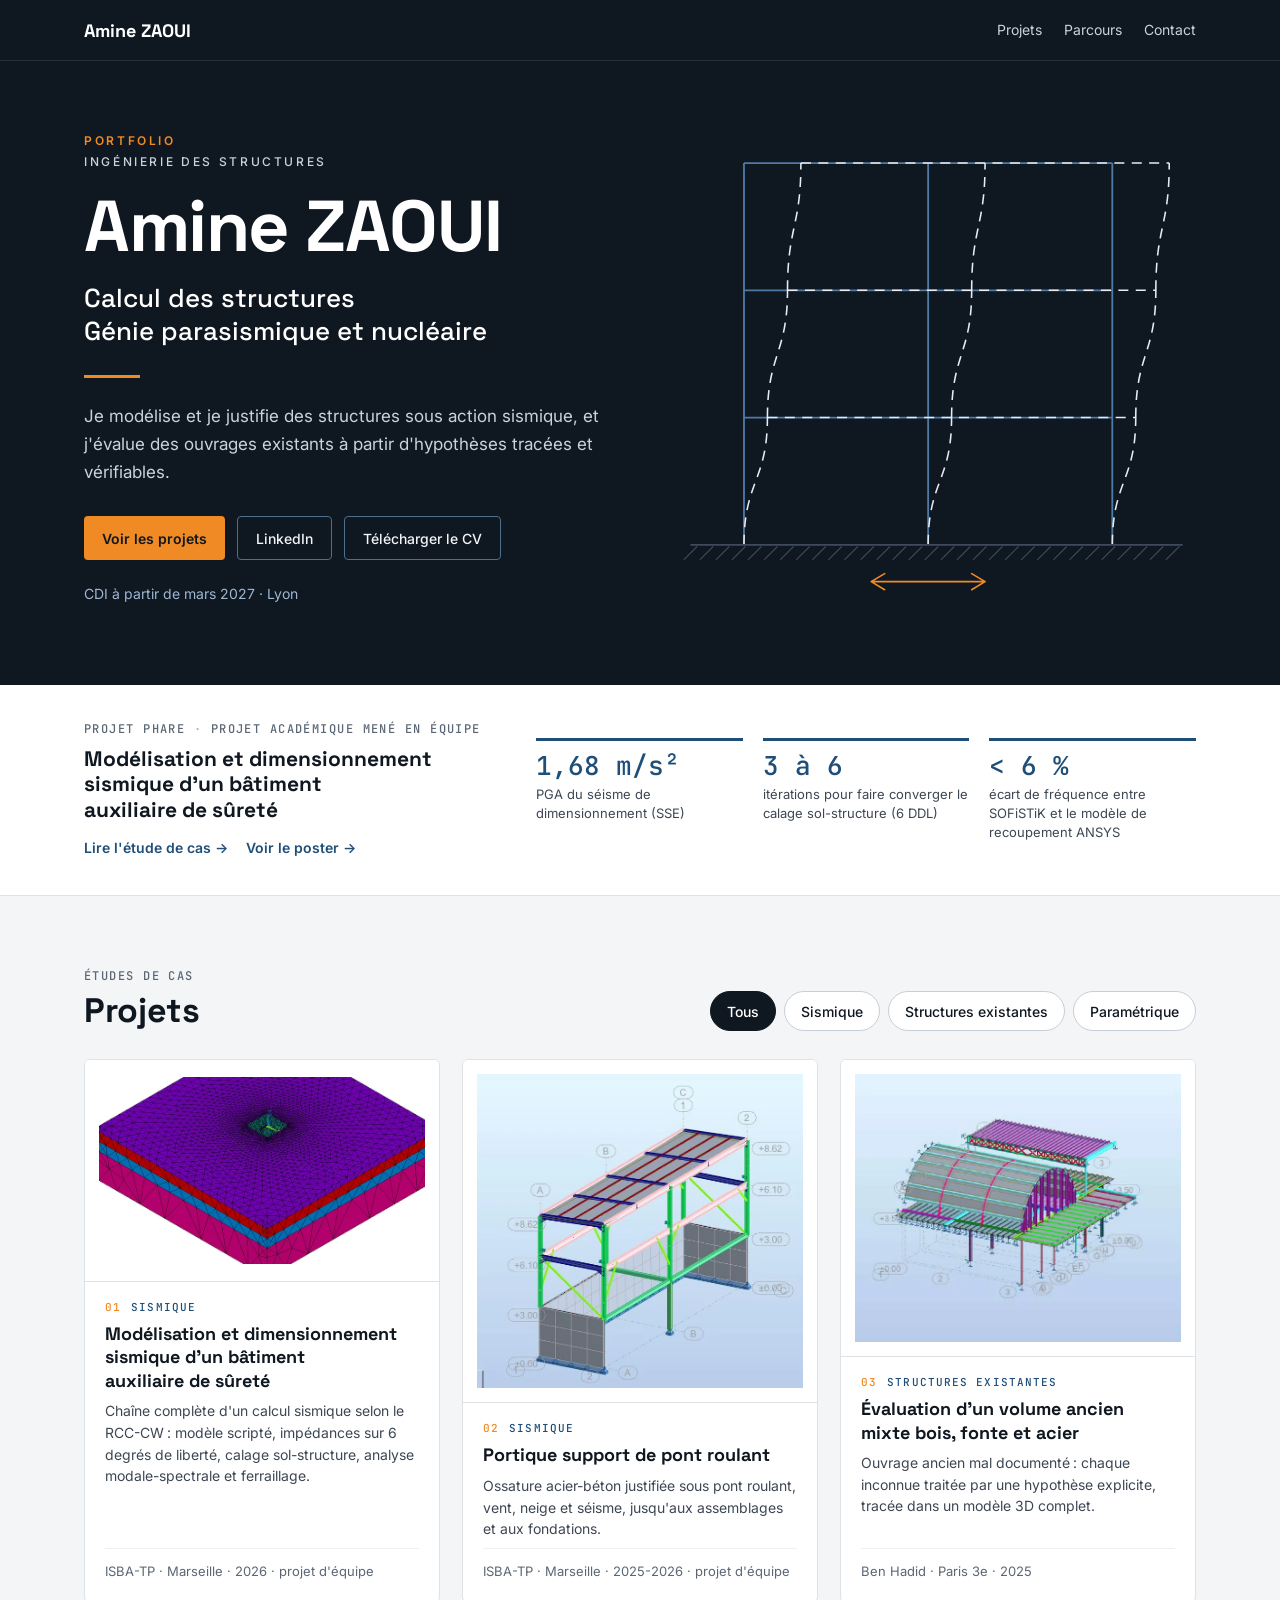
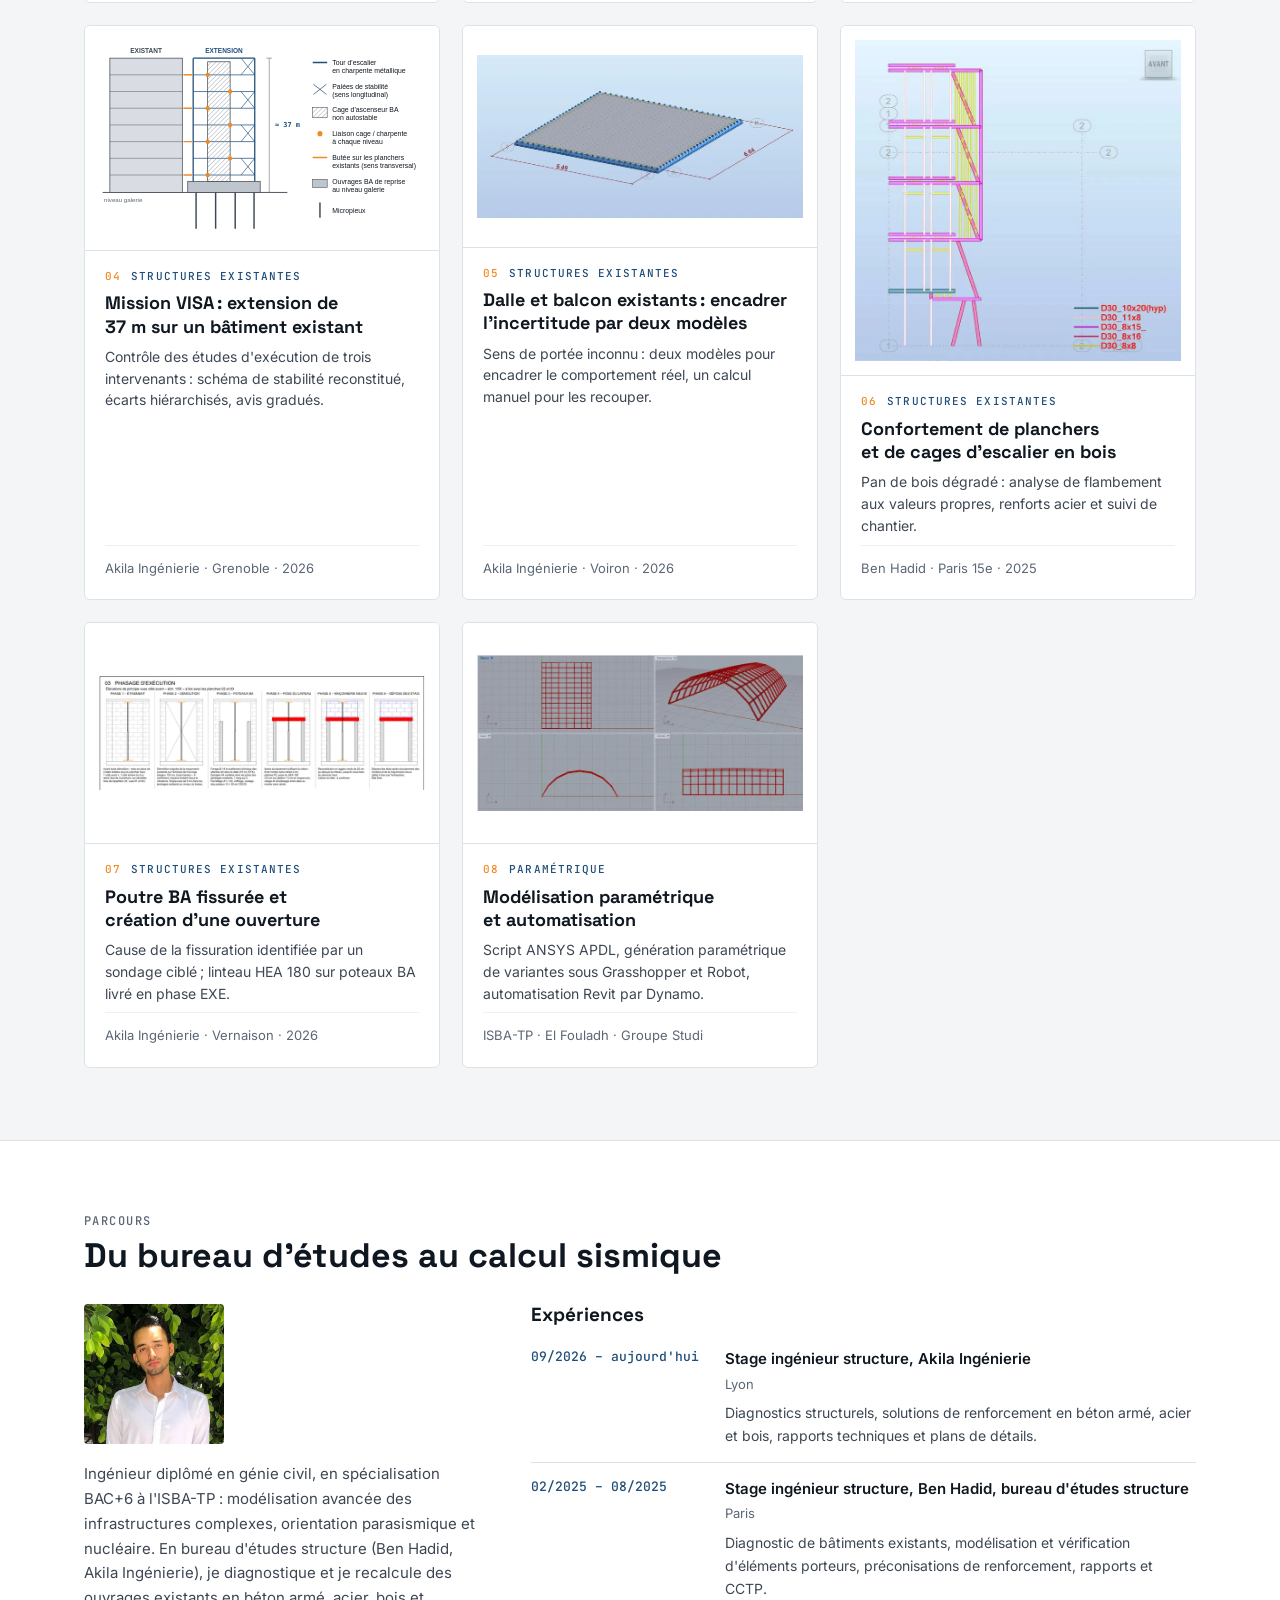
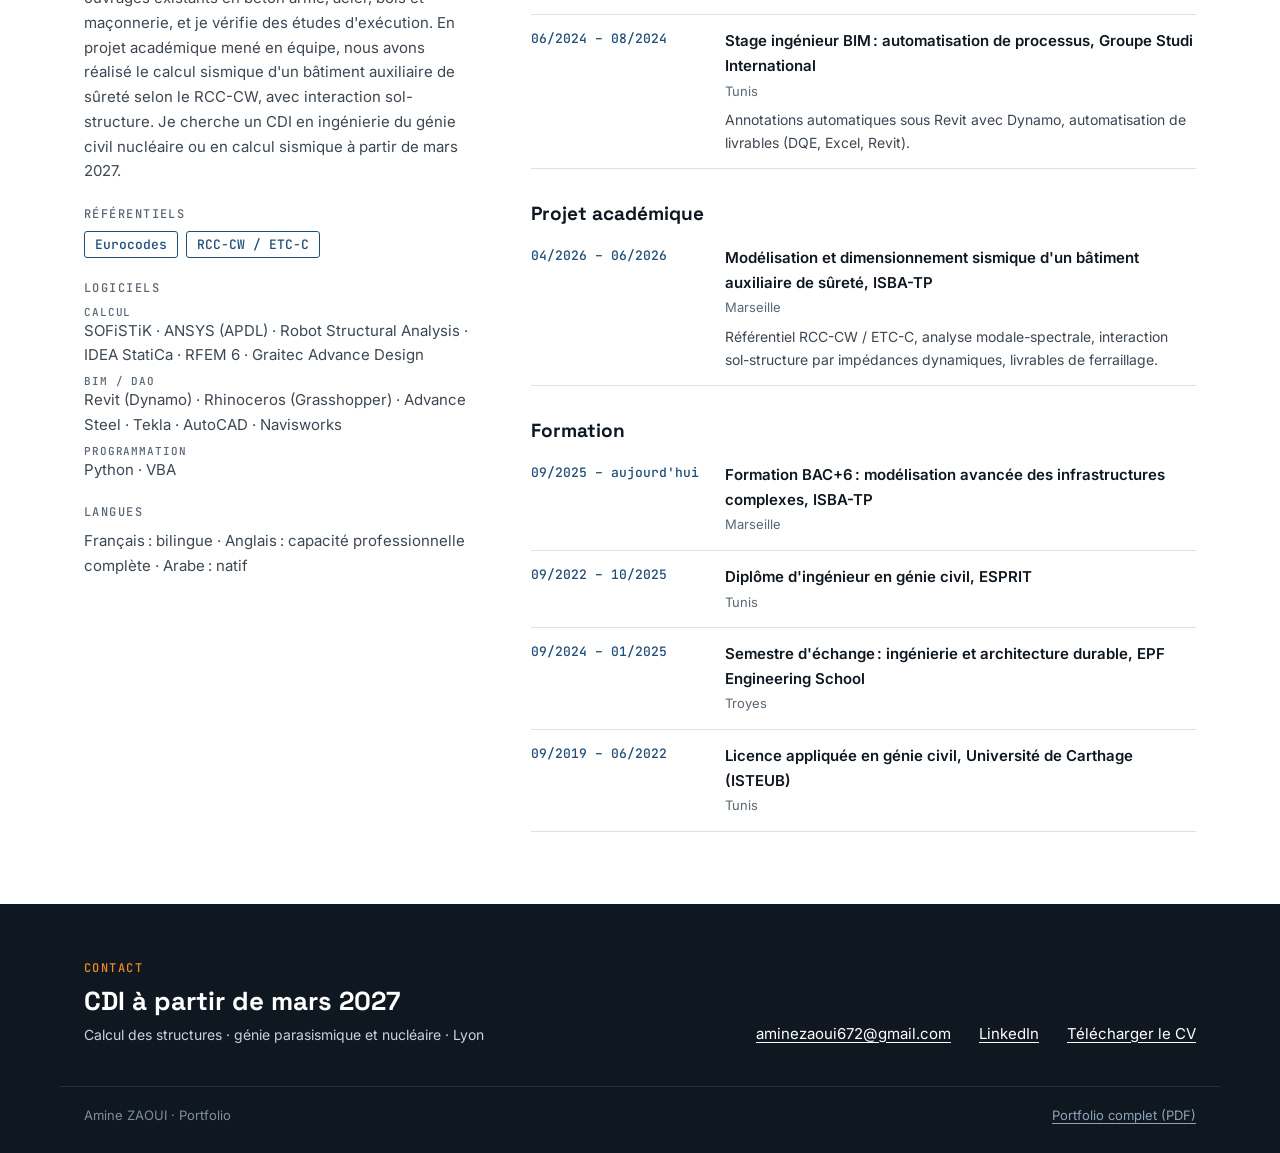
==== index.html @ f42322db "Publication du portfolio (site statique généré depuis les fiches) Co-Authored-By: Claude Opus 5.5 <n" ====
<!doctype html>
<html lang="fr">
<head>
<meta charset="utf-8">
<meta name="viewport" content="width=device-width, initial-scale=1">
<title>Amine ZAOUI · Calcul des structures, génie parasismique et nucléaire</title>
<meta name="description" content="Je modélise et je justifie des structures sous action sismique, et j&#39;évalue des ouvrages existants à partir d&#39;hypothèses tracées et vérifiables.">
<link rel="canonical" href="https://zaouimedamine0-max.github.io/">
<meta property="og:type" content="website">
<meta property="og:locale" content="fr_FR">
<meta property="og:site_name" content="Amine ZAOUI · Portfolio">
<meta property="og:title" content="Amine ZAOUI · Calcul des structures, génie parasismique et nucléaire">
<meta property="og:description" content="Je modélise et je justifie des structures sous action sismique, et j&#39;évalue des ouvrages existants à partir d&#39;hypothèses tracées et vérifiables.">
<meta property="og:url" content="https://zaouimedamine0-max.github.io/">
<meta property="og:image" content="https://zaouimedamine0-max.github.io/og/accueil.jpg">
<meta property="og:image:width" content="1200">
<meta property="og:image:height" content="630">
<meta name="twitter:card" content="summary_large_image">
<link rel="icon" href="/assets/favicon.svg" type="image/svg+xml">
<link rel="preconnect" href="https://fonts.googleapis.com">
<link rel="preconnect" href="https://fonts.gstatic.com" crossorigin>
<link href="https://fonts.googleapis.com/css2?family=Inter:wght@400;500;600&family=JetBrains+Mono:wght@400;500&family=Space+Grotesk:wght@500;700&display=swap" rel="stylesheet">
<link rel="stylesheet" href="/assets/site.css">
<script src="/assets/site.js" defer></script>
</head>
<body class="home">
<a class="skip" href="#contenu">Aller au contenu</a>
<header class="topbar">
  <nav class="wrap topbar-in" aria-label="Navigation principale">
    <a class="brand" href="/">Amine ZAOUI</a>
    <div class="nav-links">
      <a href="/#projets">Projets</a>
      <a href="/#parcours">Parcours</a>
      <a href="/#contact">Contact</a>
    </div>
  </nav>
</header>
<main id="contenu">
<section class="hero">
  <div class="wrap hero-in">
    <div class="hero-text">
      <p class="hero-kicker"><span>Portfolio</span><span>Ingénierie des structures</span></p>
      <h1 class="hero-name">Amine ZAOUI</h1>
      <p class="hero-title"><span>Calcul des structures</span><span>Génie parasismique et nucléaire</span></p>
      <span class="rule" aria-hidden="true"></span>
      <p class="hero-lead">Je modélise et je justifie des structures sous action sismique, et j&#39;évalue des ouvrages existants à partir d&#39;hypothèses tracées et vérifiables.</p>
      <div class="hero-actions">
        <a class="btn btn-primary" href="#projets">Voir les projets</a>
        <a class="btn btn-ghost" href="https://www.linkedin.com/in/amine-zaoui/" rel="me noopener" target="_blank">LinkedIn</a>
        <a class="btn btn-ghost" href="/Amine_ZAOUI_CV.pdf" download>Télécharger le CV</a>
      </div>
      <p class="hero-dispo">CDI à partir de mars 2027 <span class="sep">·</span> Lyon</p>
    </div>
    <div class="hero-draw"><svg role="img" aria-label="Portique de trois niveaux et sa déformée sous séisme" xmlns="http://www.w3.org/2000/svg" viewBox="0 10 155 135" preserveAspectRatio="xMidYMid meet"><line x1="20" y1="130" x2="20" y2="16" stroke="#4F7AA6" stroke-width="0.55"/><line x1="75" y1="130" x2="75" y2="16" stroke="#4F7AA6" stroke-width="0.55"/><line x1="130" y1="130" x2="130" y2="16" stroke="#4F7AA6" stroke-width="0.55"/><line x1="20" y1="92" x2="130" y2="92" stroke="#4F7AA6" stroke-width="0.55"/><line x1="20" y1="54" x2="130" y2="54" stroke="#4F7AA6" stroke-width="0.55"/><line x1="20" y1="16" x2="130" y2="16" stroke="#4F7AA6" stroke-width="0.55"/><path d="M20 130 C20 111.0 27 111.0 27 92 M27 92 C27 73.0 33 73.0 33 54 M33 54 C33 35.0 37 35.0 37 16 M75 130 C75 111.0 82 111.0 82 92 M82 92 C82 73.0 88 73.0 88 54 M88 54 C88 35.0 92 35.0 92 16 M130 130 C130 111.0 137 111.0 137 92 M137 92 C137 73.0 143 73.0 143 54 M143 54 C143 35.0 147 35.0 147 16 M27 92 L137 92 M33 54 L143 54 M37 16 L147 16" fill="none" stroke="#E6ECF2" stroke-width="0.4675" stroke-dasharray="3 2.2"/><line x1="4" y1="130" x2="151" y2="130" stroke="#3D4B5C" stroke-width="0.55"/><line x1="6.0" y1="130.5" x2="2.0" y2="134.5" stroke="#3D4B5C" stroke-width="0.33"/><line x1="10.8" y1="130.5" x2="6.8" y2="134.5" stroke="#3D4B5C" stroke-width="0.33"/><line x1="15.6" y1="130.5" x2="11.6" y2="134.5" stroke="#3D4B5C" stroke-width="0.33"/><line x1="20.4" y1="130.5" x2="16.4" y2="134.5" stroke="#3D4B5C" stroke-width="0.33"/><line x1="25.2" y1="130.5" x2="21.2" y2="134.5" stroke="#3D4B5C" stroke-width="0.33"/><line x1="30.0" y1="130.5" x2="26.0" y2="134.5" stroke="#3D4B5C" stroke-width="0.33"/><line x1="34.8" y1="130.5" x2="30.8" y2="134.5" stroke="#3D4B5C" stroke-width="0.33"/><line x1="39.6" y1="130.5" x2="35.6" y2="134.5" stroke="#3D4B5C" stroke-width="0.33"/><line x1="44.4" y1="130.5" x2="40.4" y2="134.5" stroke="#3D4B5C" stroke-width="0.33"/><line x1="49.2" y1="130.5" x2="45.2" y2="134.5" stroke="#3D4B5C" stroke-width="0.33"/><line x1="54.0" y1="130.5" x2="50.0" y2="134.5" stroke="#3D4B5C" stroke-width="0.33"/><line x1="58.8" y1="130.5" x2="54.8" y2="134.5" stroke="#3D4B5C" stroke-width="0.33"/><line x1="63.6" y1="130.5" x2="59.6" y2="134.5" stroke="#3D4B5C" stroke-width="0.33"/><line x1="68.4" y1="130.5" x2="64.4" y2="134.5" stroke="#3D4B5C" stroke-width="0.33"/><line x1="73.2" y1="130.5" x2="69.2" y2="134.5" stroke="#3D4B5C" stroke-width="0.33"/><line x1="78.0" y1="130.5" x2="74.0" y2="134.5" stroke="#3D4B5C" stroke-width="0.33"/><line x1="82.8" y1="130.5" x2="78.8" y2="134.5" stroke="#3D4B5C" stroke-width="0.33"/><line x1="87.6" y1="130.5" x2="83.6" y2="134.5" stroke="#3D4B5C" stroke-width="0.33"/><line x1="92.4" y1="130.5" x2="88.4" y2="134.5" stroke="#3D4B5C" stroke-width="0.33"/><line x1="97.2" y1="130.5" x2="93.2" y2="134.5" stroke="#3D4B5C" stroke-width="0.33"/><line x1="102.0" y1="130.5" x2="98.0" y2="134.5" stroke="#3D4B5C" stroke-width="0.33"/><line x1="106.8" y1="130.5" x2="102.8" y2="134.5" stroke="#3D4B5C" stroke-width="0.33"/><line x1="111.6" y1="130.5" x2="107.6" y2="134.5" stroke="#3D4B5C" stroke-width="0.33"/><line x1="116.4" y1="130.5" x2="112.4" y2="134.5" stroke="#3D4B5C" stroke-width="0.33"/><line x1="121.2" y1="130.5" x2="117.2" y2="134.5" stroke="#3D4B5C" stroke-width="0.33"/><line x1="126.0" y1="130.5" x2="122.0" y2="134.5" stroke="#3D4B5C" stroke-width="0.33"/><line x1="130.8" y1="130.5" x2="126.8" y2="134.5" stroke="#3D4B5C" stroke-width="0.33"/><line x1="135.6" y1="130.5" x2="131.6" y2="134.5" stroke="#3D4B5C" stroke-width="0.33"/><line x1="140.4" y1="130.5" x2="136.4" y2="134.5" stroke="#3D4B5C" stroke-width="0.33"/><line x1="145.2" y1="130.5" x2="141.2" y2="134.5" stroke="#3D4B5C" stroke-width="0.33"/><line x1="150.0" y1="130.5" x2="146.0" y2="134.5" stroke="#3D4B5C" stroke-width="0.33"/><path d="M58 141 h34 M58 141 l4 -2.4 M58 141 l4 2.4 M92 141 l-4 -2.4 M92 141 l-4 2.4" stroke="#F08A24" stroke-width="0.49500000000000005" fill="none" stroke-linecap="round"/></svg></div>
  </div>
</section>
<section class="phare" aria-label="Projet phare">
  <div class="wrap phare-in">
    <div class="phare-text">
      <p class="kicker">Projet phare <span class="sep">·</span> projet académique mené en équipe</p>
      <h2><a href="/projets/batiment-auxiliaire-surete.html">Modélisation et dimensionnement sismique d&#39;un bâtiment auxiliaire de sûreté</a></h2>
      <p class="phare-links">
        <a href="/projets/batiment-auxiliaire-surete.html">Lire l'étude de cas →</a>
<a href="/poster.html">Voir le poster →</a>      </p>
    </div>
    <div class="phare-kf">
      <div class="kf"><span class="kf-v">1,68 m/s²</span><span class="kf-l">PGA du séisme de dimensionnement (SSE)</span></div>
      <div class="kf"><span class="kf-v">3 à 6</span><span class="kf-l">itérations pour faire converger le calage sol-structure (6 DDL)</span></div>
      <div class="kf"><span class="kf-v">&lt; 6 %</span><span class="kf-l">écart de fréquence entre SOFiSTiK et le modèle de recoupement ANSYS</span></div>
    </div>
  </div>
</section>
<section class="wrap section" id="projets">
  <div class="section-head">
    <div>
      <p class="kicker">Études de cas</p>
      <h2>Projets</h2>
    </div>
    <div class="filters" role="group" aria-label="Filtrer par domaine" hidden>
      <button type="button" data-filter="all" aria-pressed="true">Tous</button>
<button type="button" data-filter="s1" aria-pressed="false">Sismique</button><button type="button" data-filter="s2" aria-pressed="false">Structures existantes</button><button type="button" data-filter="s3" aria-pressed="false">Paramétrique</button>    </div>
  </div>
  <div class="cards">
    <a class="card" href="/projets/batiment-auxiliaire-surete.html" data-cat="s1">
      <div class="card-img"><img src="/img/01-batiment-auxiliaire-surete/massif-sol-ansys-720.webp" srcset="/img/01-batiment-auxiliaire-surete/massif-sol-ansys-720.webp 720w, /img/01-batiment-auxiliaire-surete/massif-sol-ansys-1440.webp 1016w" sizes="(max-width: 760px) 100vw, 380px" width="1016" height="583" alt="" loading="lazy" decoding="async"></div>
      <div class="card-body">
        <p class="card-cat"><span class="card-num">01</span>Sismique</p>
        <h3>Modélisation et dimensionnement sismique d&#39;un bâtiment auxiliaire de sûreté</h3>
        <p class="card-text">Chaîne complète d&#39;un calcul sismique selon le RCC-CW : modèle scripté, impédances sur 6 degrés de liberté, calage sol-structure, analyse modale-spectrale et ferraillage.</p>
        <p class="card-frame">ISBA-TP · Marseille · 2026 · projet d&#39;équipe</p>
      </div>
    </a>
    <a class="card" href="/projets/portique-pont-roulant.html" data-cat="s1">
      <div class="card-img"><img src="/img/02-portique-pont-roulant/modele-robot-3d-720.webp" srcset="/img/02-portique-pont-roulant/modele-robot-3d-720.webp 720w, /img/02-portique-pont-roulant/modele-robot-3d-1440.webp 763w" sizes="(max-width: 760px) 100vw, 380px" width="763" height="734" alt="" loading="lazy" decoding="async"></div>
      <div class="card-body">
        <p class="card-cat"><span class="card-num">02</span>Sismique</p>
        <h3>Portique support de pont roulant</h3>
        <p class="card-text">Ossature acier-béton justifiée sous pont roulant, vent, neige et séisme, jusqu&#39;aux assemblages et aux fondations.</p>
        <p class="card-frame">ISBA-TP · Marseille · 2025-2026 · projet d&#39;équipe</p>
      </div>
    </a>
    <a class="card" href="/projets/volume-ancien-mixte.html" data-cat="s2">
      <div class="card-img"><img src="/img/04-volume-ancien-mixte/modele-robot-3d-720.webp" srcset="/img/04-volume-ancien-mixte/modele-robot-3d-720.webp 670w" sizes="(max-width: 760px) 100vw, 380px" width="670" height="550" alt="" loading="lazy" decoding="async"></div>
      <div class="card-body">
        <p class="card-cat"><span class="card-num">03</span>Structures existantes</p>
        <h3>Évaluation d&#39;un volume ancien mixte bois, fonte et acier</h3>
        <p class="card-text">Ouvrage ancien mal documenté : chaque inconnue traitée par une hypothèse explicite, tracée dans un modèle 3D complet.</p>
        <p class="card-frame">Ben Hadid · Paris 3e · 2025</p>
      </div>
    </a>
    <a class="card" href="/projets/visa-extension.html" data-cat="s2">
      <div class="card-img"><img src="/img/03-visa-extension/schema-principe-extension.svg" width="900" height="540" alt="" loading="lazy" decoding="async"></div>
      <div class="card-body">
        <p class="card-cat"><span class="card-num">04</span>Structures existantes</p>
        <h3>Mission VISA : extension de 37 m sur un bâtiment existant</h3>
        <p class="card-text">Contrôle des études d&#39;exécution de trois intervenants : schéma de stabilité reconstitué, écarts hiérarchisés, avis gradués.</p>
        <p class="card-frame">Akila Ingénierie · Grenoble · 2026</p>
      </div>
    </a>
    <a class="card" href="/projets/dalle-balcon-deux-modeles.html" data-cat="s2">
      <div class="card-img"><img src="/img/05-dalle-balcon-deux-modeles/modele-h1-panneau-isole-720.webp" srcset="/img/05-dalle-balcon-deux-modeles/modele-h1-panneau-isole-720.webp 720w, /img/05-dalle-balcon-deux-modeles/modele-h1-panneau-isole-1440.webp 1080w" sizes="(max-width: 760px) 100vw, 380px" width="1080" height="541" alt="" loading="lazy" decoding="async"></div>
      <div class="card-body">
        <p class="card-cat"><span class="card-num">05</span>Structures existantes</p>
        <h3>Dalle et balcon existants : encadrer l&#39;incertitude par deux modèles</h3>
        <p class="card-text">Sens de portée inconnu : deux modèles pour encadrer le comportement réel, un calcul manuel pour les recouper.</p>
        <p class="card-frame">Akila Ingénierie · Voiron · 2026</p>
      </div>
    </a>
    <a class="card" href="/projets/confortement-bois.html" data-cat="s2">
      <div class="card-img"><img src="/img/06-confortement-bois/escalier-modele-existant-720.webp" srcset="/img/06-confortement-bois/escalier-modele-existant-720.webp 720w, /img/06-confortement-bois/escalier-modele-existant-1440.webp 795w" sizes="(max-width: 760px) 100vw, 380px" width="795" height="783" alt="" loading="lazy" decoding="async"></div>
      <div class="card-body">
        <p class="card-cat"><span class="card-num">06</span>Structures existantes</p>
        <h3>Confortement de planchers et de cages d&#39;escalier en bois</h3>
        <p class="card-text">Pan de bois dégradé : analyse de flambement aux valeurs propres, renforts acier et suivi de chantier.</p>
        <p class="card-frame">Ben Hadid · Paris 15e · 2025</p>
      </div>
    </a>
    <a class="card" href="/projets/poutre-ba-ouverture.html" data-cat="s2">
      <div class="card-img"><img src="/img/07-poutre-ba-ouverture/phasage-6-etapes-720.webp" srcset="/img/07-poutre-ba-ouverture/phasage-6-etapes-720.webp 720w, /img/07-poutre-ba-ouverture/phasage-6-etapes-1440.webp 1440w" sizes="(max-width: 760px) 100vw, 380px" width="2000" height="701" alt="" loading="lazy" decoding="async"></div>
      <div class="card-body">
        <p class="card-cat"><span class="card-num">07</span>Structures existantes</p>
        <h3>Poutre BA fissurée et création d&#39;une ouverture</h3>
        <p class="card-text">Cause de la fissuration identifiée par un sondage ciblé ; linteau HEA 180 sur poteaux BA livré en phase EXE.</p>
        <p class="card-frame">Akila Ingénierie · Vernaison · 2026</p>
      </div>
    </a>
    <a class="card" href="/projets/modelisation-parametrique.html" data-cat="s3">
      <div class="card-img"><img src="/img/08-modelisation-parametrique/grasshopper-maillage-720.webp" srcset="/img/08-modelisation-parametrique/grasshopper-maillage-720.webp 720w, /img/08-modelisation-parametrique/grasshopper-maillage-1440.webp 1386w" sizes="(max-width: 760px) 100vw, 380px" width="1386" height="665" alt="" loading="lazy" decoding="async"></div>
      <div class="card-body">
        <p class="card-cat"><span class="card-num">08</span>Paramétrique</p>
        <h3>Modélisation paramétrique et automatisation</h3>
        <p class="card-text">Script ANSYS APDL, génération paramétrique de variantes sous Grasshopper et Robot, automatisation Revit par Dynamo.</p>
        <p class="card-frame">ISBA-TP · El Fouladh · Groupe Studi</p>
      </div>
    </a>
  </div>
</section>
<section class="parcours" id="parcours">
  <div class="wrap section">
    <div class="section-head">
      <div>
        <p class="kicker">Parcours</p>
        <h2>Du bureau d'études au calcul sismique</h2>
      </div>
    </div>
    <div class="parcours-grid">
      <div class="profil-col">
        <img src="/img/00-profil/photo-480.webp" srcset="/img/00-profil/photo-480.webp 480w" sizes="160px" width="600" height="600" alt="Amine ZAOUI" loading="lazy" decoding="async">
        <p>Ingénieur diplômé en génie civil, en spécialisation BAC+6 à l&#39;ISBA-TP : modélisation avancée des infrastructures complexes, orientation parasismique et nucléaire. En bureau d&#39;études structure (Ben Hadid, Akila Ingénierie), je diagnostique et je recalcule des ouvrages existants en béton armé, acier, bois et maçonnerie, et je vérifie des études d&#39;exécution. En projet académique mené en équipe, nous avons réalisé le calcul sismique d&#39;un bâtiment auxiliaire de sûreté selon le RCC-CW, avec interaction sol-structure. Je cherche un CDI en ingénierie du génie civil nucléaire ou en calcul sismique à partir de mars 2027.</p>
        <h3 class="mini">Référentiels</h3>
        <ul class="chips"><li>Eurocodes</li><li>RCC-CW / ETC-C</li></ul>
        <h3 class="mini">Logiciels</h3>
        <p class="soft"><span>Calcul</span>SOFiSTiK · ANSYS (APDL) · Robot Structural Analysis · IDEA StatiCa · RFEM 6 · Graitec Advance Design</p>
        <p class="soft"><span>BIM / DAO</span>Revit (Dynamo) · Rhinoceros (Grasshopper) · Advance Steel · Tekla · AutoCAD · Navisworks</p>
        <p class="soft"><span>Programmation</span>Python · VBA</p>
        <h3 class="mini">Langues</h3>
        <p class="soft-list">Français : bilingue · Anglais : capacité professionnelle complète · Arabe : natif</p>
      </div>
      <div class="timeline-col">
        <h3 class="tl-head">Expériences</h3>
        <ol class="timeline">
          <li>
            <span class="tl-date">09/2026 – aujourd&#39;hui</span>
            <div class="tl-body">
              <b>Stage ingénieur structure, Akila Ingénierie</b>
              <span class="tl-place">Lyon</span>
<span class="tl-detail">Diagnostics structurels, solutions de renforcement en béton armé, acier et bois, rapports techniques et plans de détails.</span>            </div>
          </li>
          <li>
            <span class="tl-date">02/2025 – 08/2025</span>
            <div class="tl-body">
              <b>Stage ingénieur structure, Ben Hadid, bureau d&#39;études structure</b>
              <span class="tl-place">Paris</span>
<span class="tl-detail">Diagnostic de bâtiments existants, modélisation et vérification d&#39;éléments porteurs, préconisations de renforcement, rapports et CCTP.</span>            </div>
          </li>
          <li>
            <span class="tl-date">06/2024 – 08/2024</span>
            <div class="tl-body">
              <b>Stage ingénieur BIM : automatisation de processus, Groupe Studi International</b>
              <span class="tl-place">Tunis</span>
<span class="tl-detail">Annotations automatiques sous Revit avec Dynamo, automatisation de livrables (DQE, Excel, Revit).</span>            </div>
          </li>
        </ol>
        <h3 class="tl-head">Projet académique</h3>
        <ol class="timeline">
          <li>
            <span class="tl-date">04/2026 – 06/2026</span>
            <div class="tl-body">
              <b>Modélisation et dimensionnement sismique d&#39;un bâtiment auxiliaire de sûreté, ISBA-TP</b>
              <span class="tl-place">Marseille</span>
<span class="tl-detail">Référentiel RCC-CW / ETC-C, analyse modale-spectrale, interaction sol-structure par impédances dynamiques, livrables de ferraillage.</span>            </div>
          </li>
        </ol>
        <h3 class="tl-head">Formation</h3>
        <ol class="timeline">
          <li>
            <span class="tl-date">09/2025 – aujourd&#39;hui</span>
            <div class="tl-body">
              <b>Formation BAC+6 : modélisation avancée des infrastructures complexes, ISBA-TP</b>
              <span class="tl-place">Marseille</span>
            </div>
          </li>
          <li>
            <span class="tl-date">09/2022 – 10/2025</span>
            <div class="tl-body">
              <b>Diplôme d&#39;ingénieur en génie civil, ESPRIT</b>
              <span class="tl-place">Tunis</span>
            </div>
          </li>
          <li>
            <span class="tl-date">09/2024 – 01/2025</span>
            <div class="tl-body">
              <b>Semestre d&#39;échange : ingénierie et architecture durable, EPF Engineering School</b>
              <span class="tl-place">Troyes</span>
            </div>
          </li>
          <li>
            <span class="tl-date">09/2019 – 06/2022</span>
            <div class="tl-body">
              <b>Licence appliquée en génie civil, Université de Carthage (ISTEUB)</b>
              <span class="tl-place">Tunis</span>
            </div>
          </li>
        </ol>
      </div>
    </div>
  </div>
</section>
</main>
<footer class="footer" id="contact">
  <div class="wrap footer-in">
    <div class="footer-lead">
      <p class="kicker">Contact</p>
      <p class="footer-title">CDI à partir de mars 2027</p>
      <p class="footer-sub">Calcul des structures · génie parasismique et nucléaire · Lyon</p>
    </div>
    <ul class="footer-links">
      <li><a href="mailto:aminezaoui672@gmail.com">aminezaoui672@gmail.com</a></li>
      <li><a href="https://www.linkedin.com/in/amine-zaoui/" rel="me noopener" target="_blank">LinkedIn</a></li>
      <li><a href="/Amine_ZAOUI_CV.pdf" download>Télécharger le CV</a></li>
    </ul>
  </div>
  <div class="wrap footer-base">
    <span>Amine ZAOUI · Portfolio</span>
    <a href="/Amine_ZAOUI_Portfolio_Nucleaire.pdf">Portfolio complet (PDF)</a>
  </div>
</footer>
<dialog class="lightbox" id="lightbox" aria-label="Image agrandie">
  <form method="dialog"><button class="lb-close" aria-label="Fermer">×</button></form>
  <img alt="">
  <p class="lb-cap"></p>
</dialog>
</body>
</html>
---- assets/site.css ----
/* Portfolio · site statique. Même identité que le PDF : graphite, bleu acier, accent orange. */
:root {
  --graphite: #0F1720;
  --graphite-2: #17222E;
  --fond: #F4F5F7;
  --blanc: #FFFFFF;
  --bleu: #1F4E79;
  --encre: #26303B;
  --txt: #3D4753;
  --txt2: #5B6775;
  --ligne: #DDE2E7;
  --orange: #F08A24;
  --sur-sombre: #C9D3DE;
  --acier: #9DB7D3;
  --wrap: 1160px;
  --gx: 24px;
}
* { box-sizing: border-box; }
html { scroll-behavior: smooth; scroll-padding-top: 72px; -webkit-text-size-adjust: 100%; }
body { margin: 0; background: var(--fond); color: var(--encre); font: 400 16px/1.65 Inter, system-ui, sans-serif; }
img { max-width: 100%; height: auto; display: block; }
a { color: var(--bleu); text-underline-offset: 3px; }
a:hover { color: var(--graphite); }
h1, h2, h3 { font-family: "Space Grotesk", sans-serif; color: var(--graphite); margin: 0; line-height: 1.2; text-wrap: balance; }
p { margin: 0; }
.wrap { max-width: var(--wrap); margin: 0 auto; padding: 0 var(--gx); }
.sep { color: var(--acier); }
.kicker { font: 500 12px/1.4 "JetBrains Mono", monospace; letter-spacing: .12em; text-transform: uppercase; color: var(--txt2); }
.mini { font: 500 12px/1.4 "JetBrains Mono", monospace; letter-spacing: .12em; text-transform: uppercase; color: var(--txt2); margin: 22px 0 8px; }
.skip { position: absolute; left: -9999px; }
.skip:focus { left: 12px; top: 12px; z-index: 99; background: var(--blanc); padding: 8px 12px; }
:focus-visible { outline: 2px solid var(--orange); outline-offset: 2px; }

/* ------------------------------------------------------------------ barre de navigation */
.topbar { position: sticky; top: 0; z-index: 20; background: var(--graphite); border-bottom: 1px solid rgba(157, 183, 211, .16); }
.topbar-in { display: flex; justify-content: space-between; align-items: center; gap: 16px; min-height: 60px; }
.brand { font: 700 18px "Space Grotesk", sans-serif; color: #fff; text-decoration: none; white-space: nowrap; }
.brand:hover { color: #fff; }
.nav-links { display: flex; gap: 22px; font-size: 14px; }
.nav-links a { color: var(--sur-sombre); text-decoration: none; }
.nav-links a:hover { color: #fff; }

/* ------------------------------------------------------------------ ouverture */
.hero { background: var(--graphite); color: #F2F4F7; }
.hero-in { display: grid; grid-template-columns: 1.05fr 1fr; gap: 48px; align-items: center; padding-top: 72px; padding-bottom: 80px; }
.hero-kicker { display: flex; flex-direction: column; gap: 6px; font: 500 12px Inter, sans-serif; letter-spacing: .22em; text-transform: uppercase; }
.hero-kicker span:first-child { color: var(--orange); font-weight: 600; }
.hero-kicker span + span { color: var(--sur-sombre); }
.hero-name { color: #fff; font-size: clamp(44px, 7vw, 72px); line-height: .98; letter-spacing: -.02em; margin-top: 22px; }
.hero-title { display: flex; flex-direction: column; font: 500 clamp(20px, 2.4vw, 26px)/1.3 "Space Grotesk", sans-serif; color: #fff; margin-top: 20px; }
.rule { display: block; width: 56px; height: 3px; background: var(--orange); margin-top: 26px; }
.hero-lead { color: var(--sur-sombre); font-size: 17px; max-width: 34em; margin-top: 24px; }
.hero-actions { display: flex; flex-wrap: wrap; gap: 12px; margin-top: 30px; }
.btn { display: inline-flex; align-items: center; min-height: 44px; padding: 0 18px; border-radius: 4px; font-size: 14px; font-weight: 600; text-decoration: none; }
.btn-primary { background: var(--orange); color: var(--graphite); }
.btn-primary:hover { background: #F6A04A; color: var(--graphite); }
.btn-ghost { border: 1px solid #4F6F8F; color: #F2F4F7; font-weight: 500; }
.btn-ghost:hover { border-color: var(--acier); color: #fff; }
.hero-dispo { margin-top: 22px; font-size: 14px; color: var(--acier); }
.hero-draw svg { width: 100%; height: auto; max-height: 520px; display: block; }

/* ------------------------------------------------------------------ projet phare */
.phare { background: var(--blanc); border-bottom: 1px solid var(--ligne); }
.phare-in { display: grid; grid-template-columns: 1fr 1.6fr; gap: 40px; align-items: center; padding-top: 36px; padding-bottom: 36px; }
.phare h2 { font-size: 21px; margin-top: 8px; }
.phare h2 a { color: var(--graphite); text-decoration: none; }
.phare h2 a:hover { color: var(--bleu); }
.phare-links { display: flex; flex-wrap: wrap; gap: 18px; margin-top: 14px; font-size: 14px; font-weight: 600; }
.phare-links a { text-decoration: none; }
.phare-kf { display: grid; grid-template-columns: repeat(3, minmax(0, 1fr)); gap: 20px; }
.kf { display: flex; flex-direction: column; gap: 4px; border-top: 3px solid var(--bleu); padding-top: 10px; }
.kf-v { font: 500 26px/1.15 "JetBrains Mono", monospace; color: var(--bleu); }
.kf-l { font-size: 13px; line-height: 1.45; color: var(--txt); }

/* ------------------------------------------------------------------ sections */
.section { padding-top: 72px; padding-bottom: 72px; }
.section-head { display: flex; flex-wrap: wrap; gap: 16px 24px; justify-content: space-between; align-items: flex-end; margin-bottom: 28px; }
.section-head h2 { font-size: clamp(26px, 3.4vw, 34px); margin-top: 6px; }

/* filtres */
.filters { display: flex; flex-wrap: wrap; gap: 8px; }
.filters button { min-height: 40px; padding: 0 16px; border-radius: 99px; border: 1px solid #C7CED6; background: var(--blanc); color: var(--graphite); font: 500 14px Inter, sans-serif; cursor: pointer; }
.filters button:hover { border-color: var(--graphite); }
.filters button[aria-pressed="true"] { background: var(--graphite); border-color: var(--graphite); color: #fff; }

/* cartes */
.cards { display: grid; grid-template-columns: repeat(auto-fill, minmax(300px, 1fr)); gap: 22px; }
.card { display: flex; flex-direction: column; background: var(--blanc); border: 1px solid var(--ligne); border-radius: 6px; overflow: hidden; text-decoration: none; color: var(--encre); transition: border-color .15s, box-shadow .15s, transform .15s; }
.card:hover { color: var(--encre); border-color: #B9C3CE; box-shadow: 0 6px 18px rgba(15, 23, 32, .08); transform: translateY(-2px); }
.card[hidden] { display: none; }
.card-img { aspect-ratio: 16 / 10; background: var(--blanc); border-bottom: 1px solid var(--ligne); padding: 14px; display: flex; align-items: center; justify-content: center; }
.card-img img { width: 100%; height: 100%; object-fit: contain; }
.card-body { display: flex; flex-direction: column; gap: 8px; padding: 18px 20px 20px; flex: 1; }
.card-cat { font: 500 11px/1.3 "JetBrains Mono", monospace; letter-spacing: .1em; text-transform: uppercase; color: var(--bleu); display: flex; gap: 10px; align-items: baseline; }
.card-num { color: var(--orange); font-weight: 500; }
.card h3 { font-size: 18px; line-height: 1.3; }
.card-text { font-size: 14px; line-height: 1.55; color: var(--txt); }
.card-frame { margin-top: auto; padding-top: 12px; border-top: 1px solid #EEF1F4; font-size: 13px; color: var(--txt2); }

/* parcours */
.parcours { background: var(--blanc); border-top: 1px solid var(--ligne); }
.parcours-grid { display: grid; grid-template-columns: 1fr 1.7fr; gap: 56px; align-items: start; }
.profil-col img { width: 140px; height: 140px; object-fit: cover; border-radius: 4px; margin-bottom: 18px; }
.profil-col > p { font-size: 15px; color: var(--txt); }
.chips { list-style: none; padding: 0; margin: 0; display: flex; flex-wrap: wrap; gap: 8px; }
.chips li { font: 500 13px "JetBrains Mono", monospace; color: var(--bleu); border: 1px solid var(--bleu); padding: 4px 10px; border-radius: 3px; }
.soft { font-size: 14px; color: var(--txt); margin-top: 6px; }
.soft span { display: block; font: 500 11px "JetBrains Mono", monospace; letter-spacing: .08em; text-transform: uppercase; color: var(--txt2); }
.soft-list { font-size: 14px; color: var(--txt); }
.tl-head { font-size: 19px; margin: 0 0 6px; }
.tl-head:not(:first-child) { margin-top: 34px; }
.timeline { list-style: none; margin: 0; padding: 0; }
.timeline li { display: grid; grid-template-columns: 170px 1fr; gap: 6px 24px; padding: 14px 0; border-bottom: 1px solid var(--ligne); }
.tl-date { font: 500 13px/1.6 "JetBrains Mono", monospace; color: var(--bleu); }
.tl-body { display: flex; flex-direction: column; gap: 2px; }
.tl-body b { font-weight: 600; font-size: 15px; color: var(--graphite); }
.tl-place { font-size: 13px; color: var(--txt2); }
.tl-detail { font-size: 14px; color: var(--txt); margin-top: 4px; }

/* ------------------------------------------------------------------ pied de page */
.footer { background: var(--graphite); color: var(--sur-sombre); }
.footer-in { display: flex; flex-wrap: wrap; gap: 28px; justify-content: space-between; align-items: flex-end; padding-top: 56px; padding-bottom: 40px; }
.footer .kicker { color: var(--orange); }
.footer-title { font: 700 26px/1.25 "Space Grotesk", sans-serif; color: #fff; margin-top: 8px; }
.footer-sub { font-size: 14px; margin-top: 6px; }
.footer-links { list-style: none; margin: 0; padding: 0; display: flex; flex-wrap: wrap; gap: 12px 28px; font-size: 15px; }
.footer-links a { color: #fff; }
.footer-links a:hover { color: var(--orange); }
.footer-base { display: flex; flex-wrap: wrap; gap: 12px; justify-content: space-between; padding-top: 18px; padding-bottom: 26px; border-top: 1px solid #243140; font-size: 13px; color: #7F8E9E; }
.footer-base a { color: #8FA2B6; }

/* ------------------------------------------------------------------ bandeau projet */
.band { background: var(--graphite); color: #F2F4F7; }
.band-in { padding-top: 30px; padding-bottom: 34px; }
.crumb { font-size: 13px; color: var(--acier); text-decoration: none; }
.crumb:hover { color: #fff; }
.band-title { display: flex; gap: 22px; align-items: flex-start; margin-top: 18px; }
.num { font: 700 52px/1 "Space Grotesk", sans-serif; color: var(--orange); flex: 0 0 auto; }
.band h1 { color: #fff; font-size: clamp(26px, 3.6vw, 38px); line-height: 1.15; max-width: 22em; }
.cadre { margin-top: 10px; font-size: 14px; color: var(--sur-sombre); }
.operation { margin-top: 4px; font-size: 14px; color: #fff; font-weight: 500; }
.meta { margin: 26px 0 0; padding-top: 20px; border-top: 1px solid rgba(157, 183, 211, .25); display: grid; grid-template-columns: repeat(4, minmax(0, 1fr)); gap: 18px 28px; font-size: 14px; line-height: 1.5; }
.meta dt { font: 500 11px "JetBrains Mono", monospace; letter-spacing: .12em; text-transform: uppercase; color: var(--acier); margin-bottom: 6px; }
.meta dd { margin: 0; color: #E3E8EE; }
.nw { white-space: nowrap; }

/* ------------------------------------------------------------------ figures */
.fig { margin: 0; }
.fig-imgs { background: var(--blanc); border: 1px solid var(--ligne); border-radius: 6px; padding: 12px; display: flex; gap: 12px; align-items: center; justify-content: center; }
.fig.multi.column .fig-imgs { flex-direction: column; }
.fig-imgs a { display: block; flex: 1 1 0; min-width: 0; cursor: zoom-in; }
.fig-imgs img { width: 100%; height: auto; margin: 0 auto; }
.fig figcaption { font-size: 13px; color: var(--txt2); margin-top: 8px; line-height: 1.5; }
.hero-fig { margin-top: 32px; }
.hero-fig .fig-imgs { padding: 18px; }
.hero-fig .fig-imgs img { max-height: 62vh; width: auto; max-width: 100%; }
.hero-fig.multi .fig-imgs img { max-height: 48vh; }

/* ------------------------------------------------------------------ corps de projet */
.project-body { display: grid; grid-template-columns: minmax(0, 1fr) 300px; gap: 56px; padding-top: 44px; padding-bottom: 28px; align-items: start; }
.prose { font-size: 16.5px; line-height: 1.7; color: var(--encre); }
.prose > * { max-width: 44em; }
.pblock + .pblock, .steps + .pblock, .anim + .pblock { margin-top: 34px; }
.pblock h2 { font-size: 22px; margin-bottom: 10px; }
.prose p + p, .prose p + ul, .prose p + ol, .prose ul + p, .prose ol + p { margin-top: 12px; }
.prose ul, .prose ol { margin: 8px 0 0; padding: 0; list-style: none; }
.prose li { position: relative; padding-left: 22px; margin-top: 7px; }
.prose ul > li::before { content: ""; position: absolute; left: 3px; top: .68em; width: 7px; height: 7px; background: var(--bleu); }
.prose ul ul > li::before { background: none; border: 1.5px solid var(--bleu); }
.prose ol { counter-reset: n; }
.prose ol > li { counter-increment: n; }
.prose ol > li::before { content: counter(n); position: absolute; left: 0; top: .15em; font: 600 13px "JetBrains Mono", monospace; color: var(--bleu); }
.prose strong { color: var(--graphite); font-weight: 600; }
.steps { margin-top: 30px; }
.steps ol { list-style: none; padding: 0; margin: 0; display: grid; grid-template-columns: repeat(auto-fit, minmax(96px, 1fr)); gap: 8px; max-width: none; }
.steps li { background: var(--blanc); border: 1px solid var(--ligne); border-top: 3px solid var(--bleu); border-radius: 4px; padding: 10px 12px; display: flex; flex-direction: column; gap: 3px; margin: 0; font-size: 12px; color: var(--txt2); line-height: 1.4; }
.steps li::before { display: none; }
.steps b { font: 700 14px/1.25 "Space Grotesk", sans-serif; color: var(--graphite); }
.st-n { font: 500 11px "JetBrains Mono", monospace; color: var(--orange); }
.anim { margin: 30px 0 0; background: var(--blanc); border: 1px solid var(--ligne); border-radius: 6px; padding: 12px; }
.anim video { width: 100%; display: block; }
.table-wrap { overflow-x: auto; max-width: none; }
.table-wrap table { width: 100%; border-collapse: collapse; font-size: 14px; background: var(--blanc); min-width: 620px; }
.table-wrap th { background: var(--graphite); color: #fff; text-align: left; font: 500 11px "JetBrains Mono", monospace; letter-spacing: .1em; text-transform: uppercase; padding: 10px 12px; }
.table-wrap td { padding: 10px 12px; border-bottom: 1px solid var(--ligne); vertical-align: top; }
.table-wrap td:nth-child(3) { color: var(--bleu); font-weight: 600; }
.table-wrap td.warn { color: var(--orange); }
.pside { display: flex; flex-direction: column; gap: 16px; position: sticky; top: 84px; }
.side-card { background: var(--blanc); border: 1px solid var(--ligne); border-radius: 6px; padding: 20px; display: flex; flex-direction: column; gap: 18px; }
.side-card .kf { border-top: 0; padding-top: 0; }
.side-card .kf-v { font-size: 27px; }
.side-note { border-left: 3px solid var(--bleu); background: var(--blanc); padding: 14px 16px; border-radius: 0 6px 6px 0; font-size: 14px; color: var(--txt); }
.side-note .kicker { margin-bottom: 4px; }
.side-note.accent { border-left-color: var(--orange); }
.side-link { display: flex; flex-direction: column; gap: 4px; background: var(--graphite); color: #fff; border-radius: 6px; padding: 18px 20px; text-decoration: none; }
.side-link b { font: 700 16px "Space Grotesk", sans-serif; }
.side-link span { font-size: 13px; color: var(--sur-sombre); }
.side-link:hover { color: #fff; background: var(--graphite-2); }
.gallery-sec { padding-top: 26px; padding-bottom: 56px; }
.gal-title { font-size: 22px; margin-bottom: 16px; }
.gallery { display: grid; grid-template-columns: repeat(auto-fill, minmax(260px, 1fr)); gap: 22px; align-items: start; }
.gallery .fig-imgs { height: 230px; }
.gallery .fig.multi { grid-column: span 2; }
.gallery .fig-imgs a { height: 100%; display: flex; align-items: center; }
.gallery .fig-imgs img { width: 100%; height: 100%; object-fit: contain; }

/* navigation entre projets */
.pnav { background: var(--blanc); border-top: 1px solid var(--ligne); }
.pnav-in { display: flex; flex-wrap: wrap; justify-content: space-between; gap: 16px; padding-top: 22px; padding-bottom: 22px; }
.pnav a { display: flex; flex-direction: column; gap: 2px; text-decoration: none; max-width: 48%; }
.pnav span { font-size: 12px; color: var(--txt2); }
.pnav b { font-weight: 600; color: var(--graphite); line-height: 1.35; }
.pnav a:hover b { color: var(--bleu); }
.pnav-next { text-align: right; margin-left: auto; }

/* ------------------------------------------------------------------ page en trois volets */
.tiers { padding-top: 16px; padding-bottom: 40px; }
.tier { display: grid; grid-template-columns: minmax(0, 1.1fr) minmax(0, 1fr); gap: 44px; padding: 44px 0; border-bottom: 1px solid var(--ligne); }
.tier:last-child { border-bottom: 0; }
.tier h2 { font-size: 24px; margin-top: 6px; }
.tier-meta { font-size: 14px; color: var(--txt2); margin: 8px 0 16px; }
.tier-meta span { font: 500 12px "JetBrains Mono", monospace; color: var(--bleu); }
.tier-kf { display: flex; flex-wrap: wrap; gap: 16px 28px; margin-top: 22px; }
.tier-kf .kf { min-width: 150px; }
.tier-vis { display: flex; flex-direction: column; gap: 18px; }

/* ------------------------------------------------------------------ poster */
.band-compact .band-in { padding-bottom: 26px; }
.band-compact h1 { font-size: clamp(24px, 3vw, 32px); }
.viewer-tools { display: flex; flex-wrap: wrap; gap: 12px; justify-content: space-between; align-items: center; padding-top: 18px; padding-bottom: 12px; }
.vt-buttons { display: flex; gap: 6px; }
.vt-buttons button { min-width: 44px; min-height: 40px; border: 1px solid #C7CED6; background: var(--blanc); border-radius: 4px; font: 500 15px Inter, sans-serif; cursor: pointer; padding: 0 12px; }
.vt-buttons button:hover { border-color: var(--graphite); }
.vt-full { font-size: 14px; font-weight: 600; }
.viewer { max-width: var(--wrap); margin: 0 auto; aspect-ratio: 4961 / 3508; max-height: 86vh; overflow: auto; background: var(--blanc); border: 1px solid var(--ligne); border-radius: 6px; cursor: grab; touch-action: pan-x pan-y pinch-zoom; }
.viewer.dragging { cursor: grabbing; }
.viewer img { width: 100%; max-width: none; height: auto; user-select: none; -webkit-user-drag: none; }
.viewer-hint { font-size: 13px; color: var(--txt2); padding-top: 10px; padding-bottom: 48px; }

/* ------------------------------------------------------------------ visionneuse d'image */
.lightbox { border: 0; padding: 0; background: transparent; max-width: 96vw; max-height: 94vh; overflow: visible; }
.lightbox::backdrop { background: rgba(10, 15, 21, .88); }
.lightbox img { max-width: 94vw; max-height: 84vh; width: auto; height: auto; background: #fff; border-radius: 4px; }
.lb-cap { color: #E3E8EE; font-size: 14px; margin-top: 10px; max-width: 80ch; }
.lb-close { position: absolute; top: -44px; right: 0; width: 40px; height: 40px; border-radius: 50%; border: 0; background: rgba(255, 255, 255, .14); color: #fff; font-size: 24px; cursor: pointer; }

.notfound { min-height: 50vh; }
.notfound h1 { font-size: 34px; margin: 10px 0 18px; }

/* ------------------------------------------------------------------ adaptatif */
@media (max-width: 980px) {
  .hero-in { grid-template-columns: 1fr; padding-top: 48px; padding-bottom: 56px; gap: 28px; }
  .hero-draw { max-width: 460px; }
  .phare-in { grid-template-columns: 1fr; gap: 24px; }
  .parcours-grid { grid-template-columns: 1fr; gap: 40px; }
  .project-body { grid-template-columns: minmax(0, 1fr); gap: 36px; }
  .pside { position: static; order: -1; }
  .meta { grid-template-columns: repeat(2, minmax(0, 1fr)); }
  .tier { grid-template-columns: 1fr; gap: 28px; }
}
@media (max-width: 640px) {
  :root { --gx: 16px; }
  body { font-size: 15.5px; }
  .nav-links { gap: 14px; font-size: 13px; }
  .brand { font-size: 16px; }
  .phare-kf { grid-template-columns: 1fr; gap: 14px; }
  .kf-v { font-size: 22px; }
  .section { padding-top: 52px; padding-bottom: 52px; }
  .filters { flex-wrap: nowrap; overflow-x: auto; max-width: 100%; padding-bottom: 4px; }
  .filters button { flex: 0 0 auto; }
  .cards { grid-template-columns: 1fr; }
  .timeline li { grid-template-columns: 1fr; gap: 2px; }
  .band-title { gap: 14px; }
  .num { font-size: 38px; }
  .meta { grid-template-columns: 1fr; }
  .prose { font-size: 16px; }
  .fig-imgs { flex-direction: column; }
  .hero-fig .fig-imgs img { max-height: none; }
  .gallery .fig-imgs { height: 210px; }
  .gallery .fig.multi { grid-column: auto; }
  .gallery .fig.multi .fig-imgs { height: auto; }
  .pnav a { max-width: 100%; }
  .pnav-next { text-align: left; margin-left: 0; }
}
@media (prefers-reduced-motion: reduce) {
  html { scroll-behavior: auto; }
  .card { transition: none; }
  .card:hover { transform: none; }
}
@media print {
  .topbar, .footer, .pnav, .filters { display: none; }
}
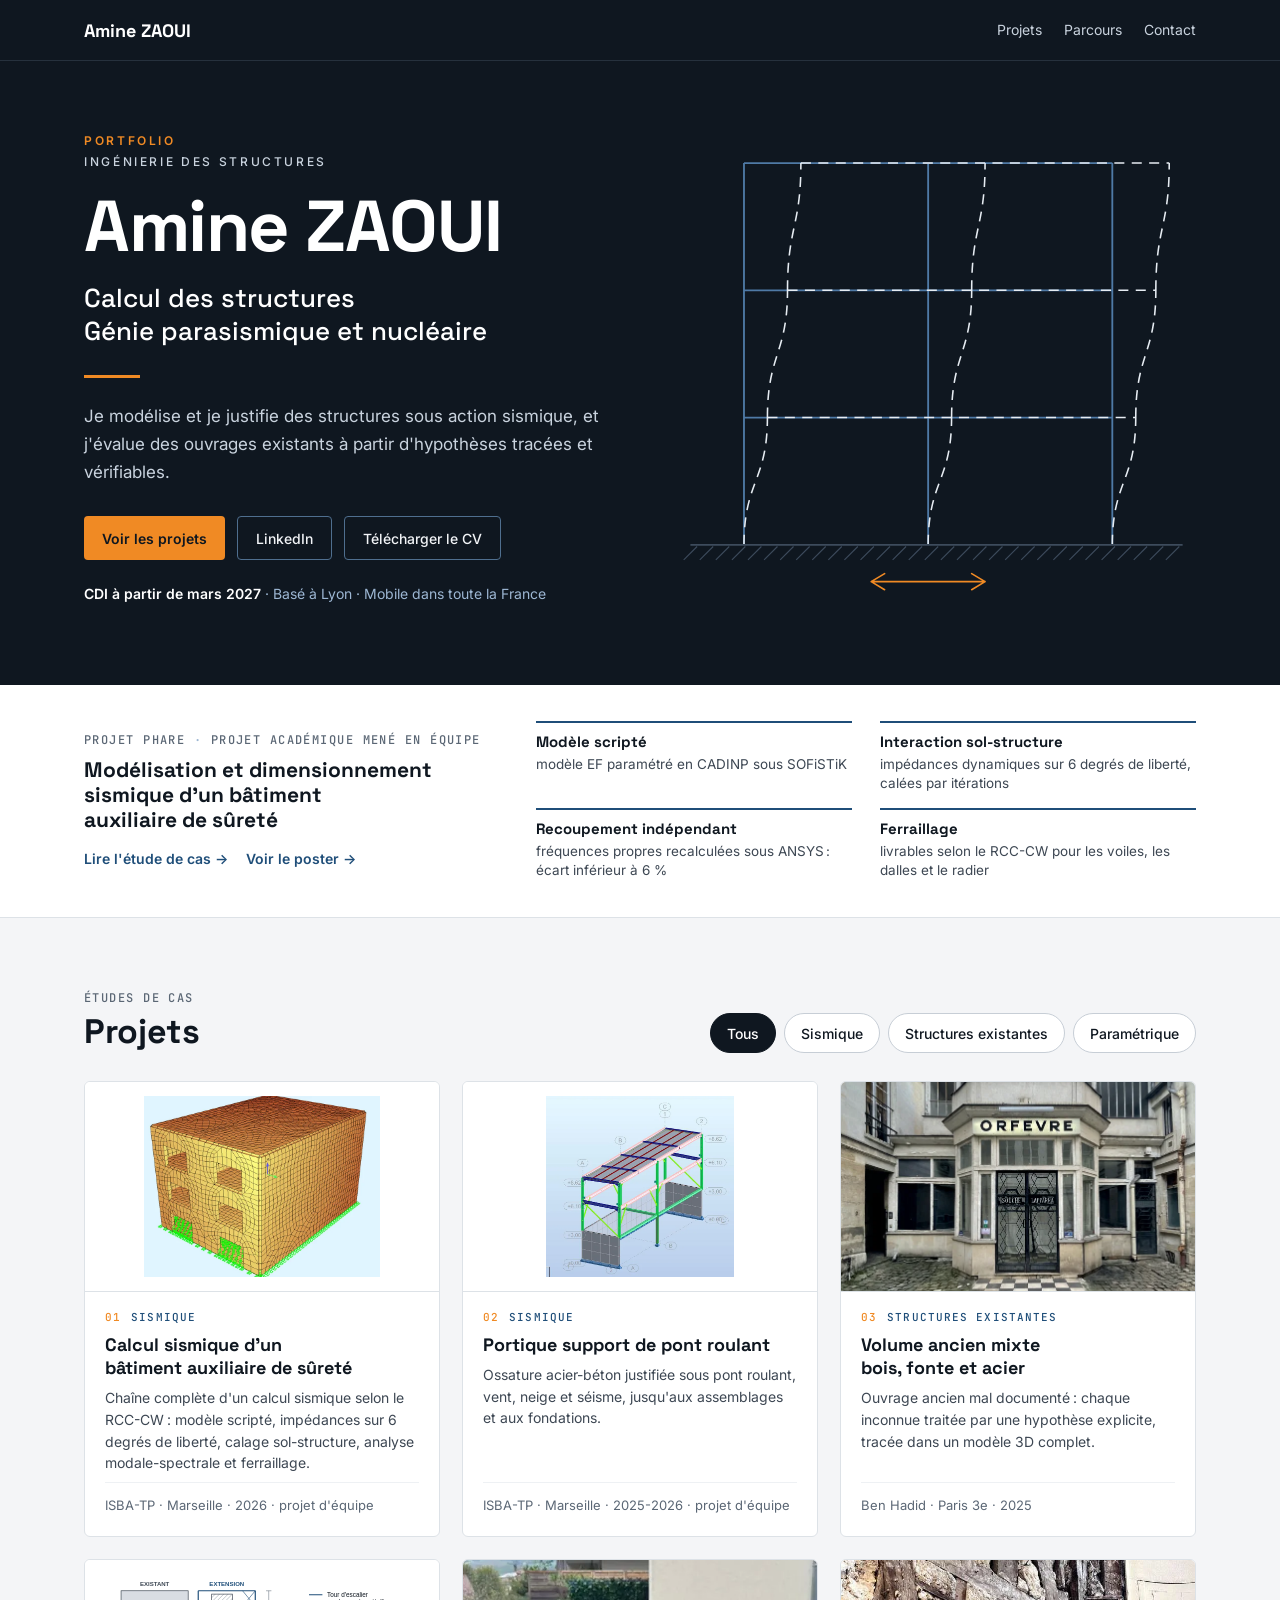
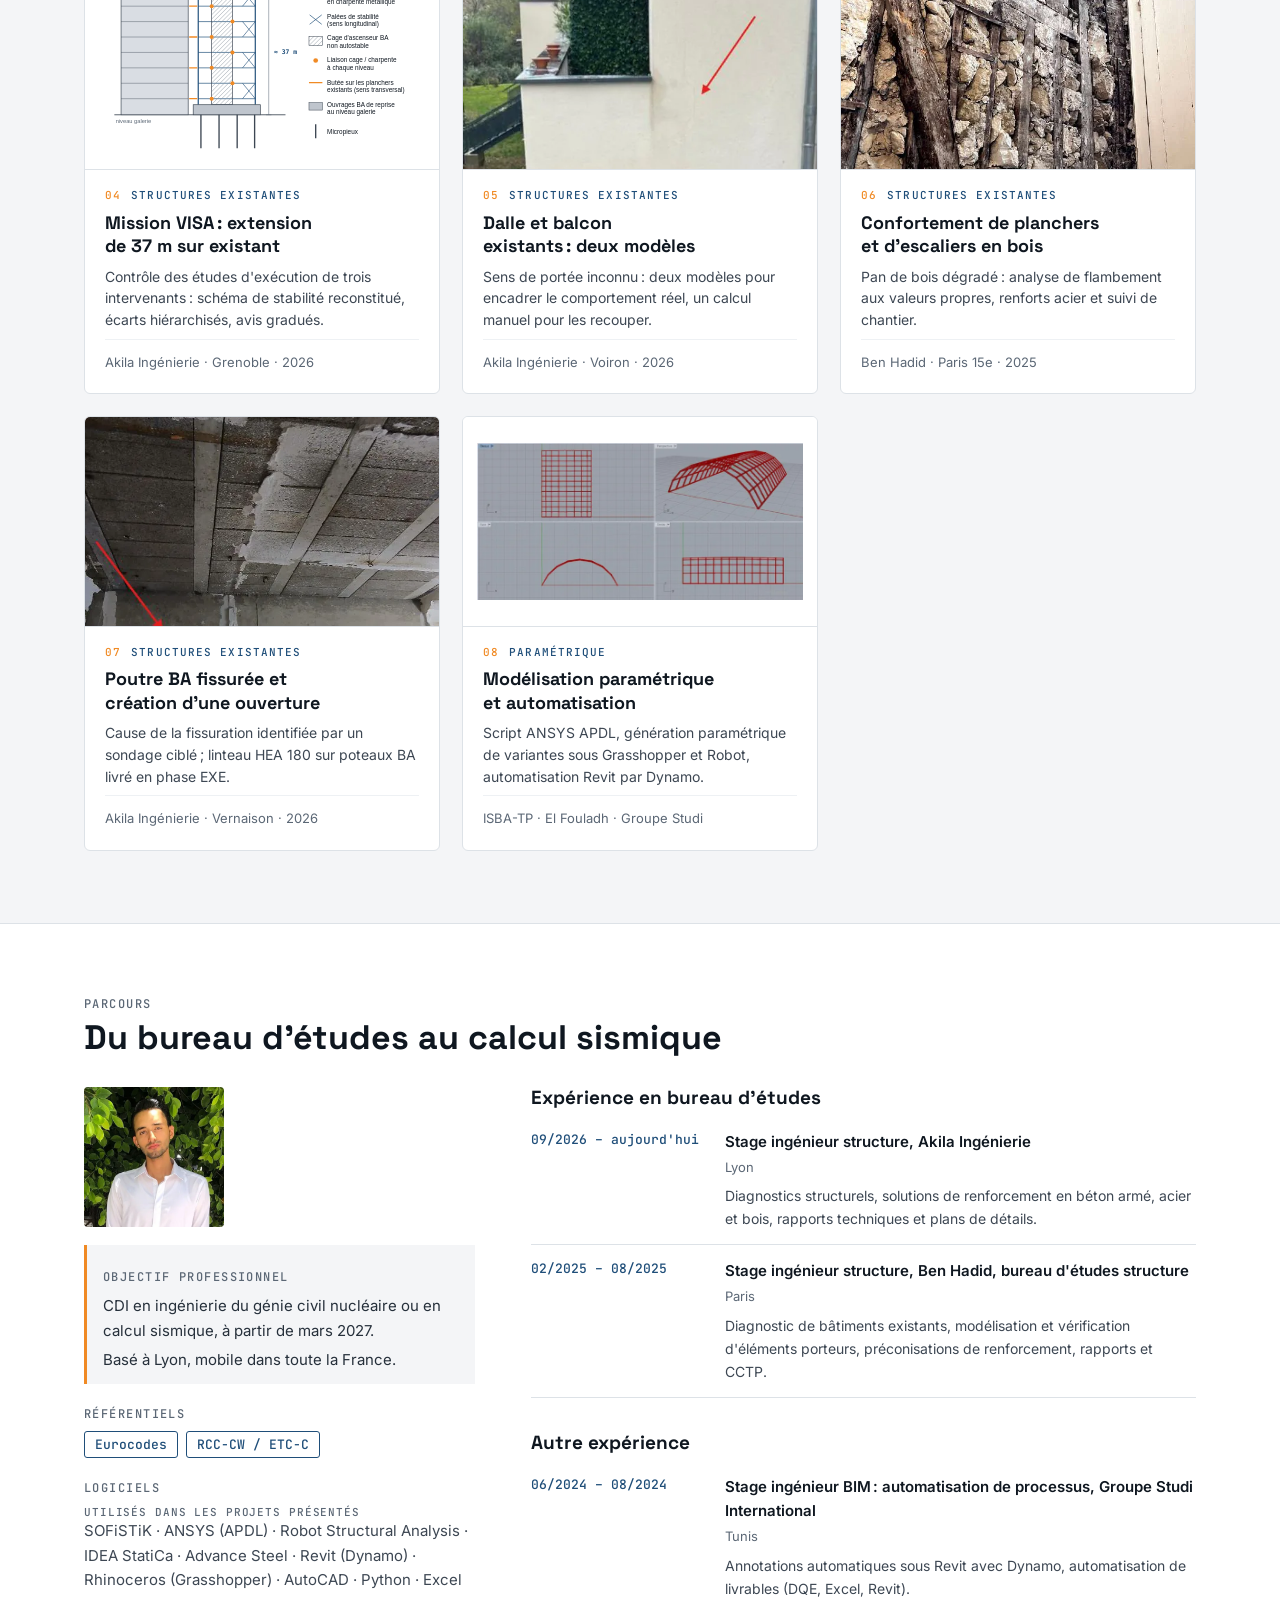
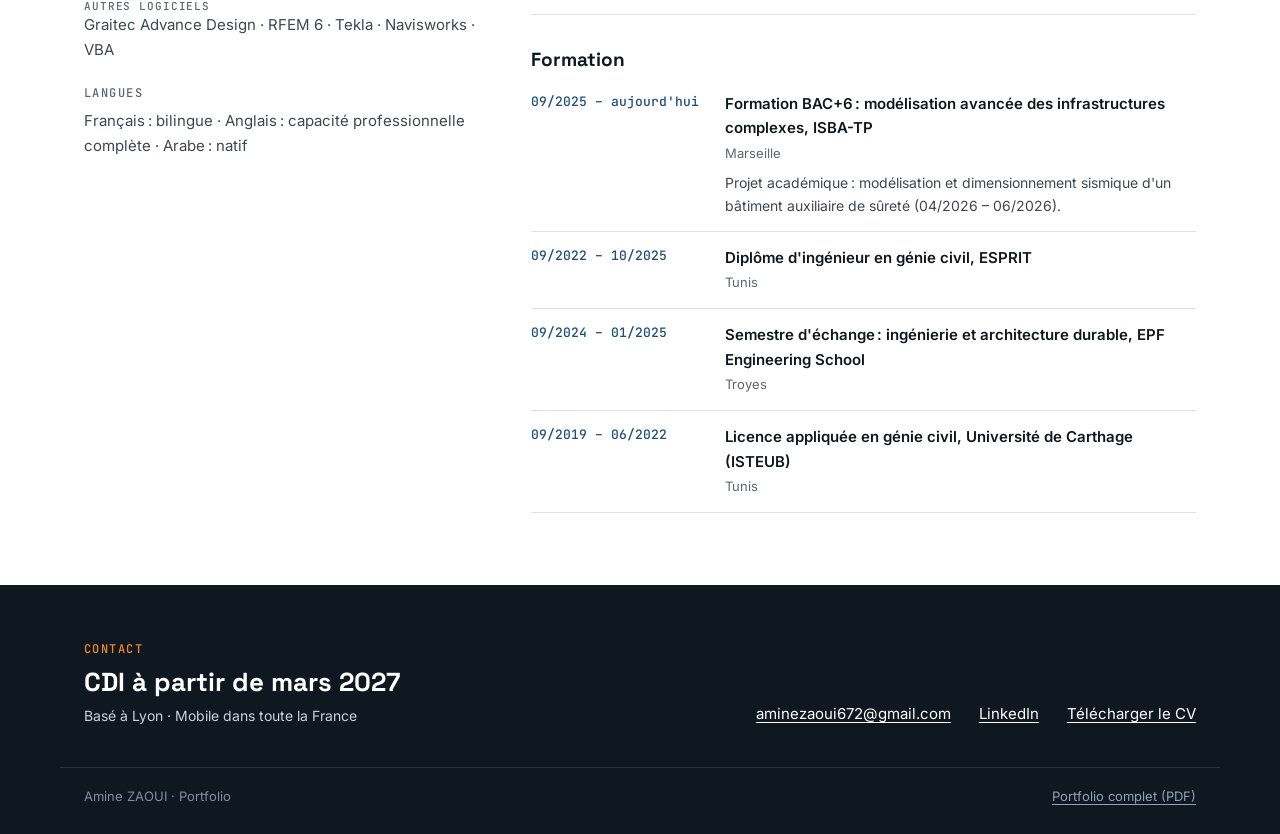
==== commit 190db287: "Révision éditoriale : photos de terrain, chiffres clés allégés, CV sans téléphone, QR unique Co-Auth" ====
--- a/index.html
+++ b/index.html
@@ -49,7 +49,7 @@
         <a class="btn btn-ghost" href="https://www.linkedin.com/in/amine-zaoui/" rel="me noopener" target="_blank">LinkedIn</a>
         <a class="btn btn-ghost" href="/Amine_ZAOUI_CV.pdf" download>Télécharger le CV</a>
       </div>
-      <p class="hero-dispo">CDI à partir de mars 2027 <span class="sep">·</span> Lyon</p>
+      <p class="hero-dispo"><b>CDI à partir de mars 2027</b><span class="sep"> · </span>Basé à Lyon · Mobile dans toute la France</p>
     </div>
     <div class="hero-draw"><svg role="img" aria-label="Portique de trois niveaux et sa déformée sous séisme" xmlns="http://www.w3.org/2000/svg" viewBox="0 10 155 135" preserveAspectRatio="xMidYMid meet"><line x1="20" y1="130" x2="20" y2="16" stroke="#4F7AA6" stroke-width="0.55"/><line x1="75" y1="130" x2="75" y2="16" stroke="#4F7AA6" stroke-width="0.55"/><line x1="130" y1="130" x2="130" y2="16" stroke="#4F7AA6" stroke-width="0.55"/><line x1="20" y1="92" x2="130" y2="92" stroke="#4F7AA6" stroke-width="0.55"/><line x1="20" y1="54" x2="130" y2="54" stroke="#4F7AA6" stroke-width="0.55"/><line x1="20" y1="16" x2="130" y2="16" stroke="#4F7AA6" stroke-width="0.55"/><path d="M20 130 C20 111.0 27 111.0 27 92 M27 92 C27 73.0 33 73.0 33 54 M33 54 C33 35.0 37 35.0 37 16 M75 130 C75 111.0 82 111.0 82 92 M82 92 C82 73.0 88 73.0 88 54 M88 54 C88 35.0 92 35.0 92 16 M130 130 C130 111.0 137 111.0 137 92 M137 92 C137 73.0 143 73.0 143 54 M143 54 C143 35.0 147 35.0 147 16 M27 92 L137 92 M33 54 L143 54 M37 16 L147 16" fill="none" stroke="#E6ECF2" stroke-width="0.4675" stroke-dasharray="3 2.2"/><line x1="4" y1="130" x2="151" y2="130" stroke="#3D4B5C" stroke-width="0.55"/><line x1="6.0" y1="130.5" x2="2.0" y2="134.5" stroke="#3D4B5C" stroke-width="0.33"/><line x1="10.8" y1="130.5" x2="6.8" y2="134.5" stroke="#3D4B5C" stroke-width="0.33"/><line x1="15.6" y1="130.5" x2="11.6" y2="134.5" stroke="#3D4B5C" stroke-width="0.33"/><line x1="20.4" y1="130.5" x2="16.4" y2="134.5" stroke="#3D4B5C" stroke-width="0.33"/><line x1="25.2" y1="130.5" x2="21.2" y2="134.5" stroke="#3D4B5C" stroke-width="0.33"/><line x1="30.0" y1="130.5" x2="26.0" y2="134.5" stroke="#3D4B5C" stroke-width="0.33"/><line x1="34.8" y1="130.5" x2="30.8" y2="134.5" stroke="#3D4B5C" stroke-width="0.33"/><line x1="39.6" y1="130.5" x2="35.6" y2="134.5" stroke="#3D4B5C" stroke-width="0.33"/><line x1="44.4" y1="130.5" x2="40.4" y2="134.5" stroke="#3D4B5C" stroke-width="0.33"/><line x1="49.2" y1="130.5" x2="45.2" y2="134.5" stroke="#3D4B5C" stroke-width="0.33"/><line x1="54.0" y1="130.5" x2="50.0" y2="134.5" stroke="#3D4B5C" stroke-width="0.33"/><line x1="58.8" y1="130.5" x2="54.8" y2="134.5" stroke="#3D4B5C" stroke-width="0.33"/><line x1="63.6" y1="130.5" x2="59.6" y2="134.5" stroke="#3D4B5C" stroke-width="0.33"/><line x1="68.4" y1="130.5" x2="64.4" y2="134.5" stroke="#3D4B5C" stroke-width="0.33"/><line x1="73.2" y1="130.5" x2="69.2" y2="134.5" stroke="#3D4B5C" stroke-width="0.33"/><line x1="78.0" y1="130.5" x2="74.0" y2="134.5" stroke="#3D4B5C" stroke-width="0.33"/><line x1="82.8" y1="130.5" x2="78.8" y2="134.5" stroke="#3D4B5C" stroke-width="0.33"/><line x1="87.6" y1="130.5" x2="83.6" y2="134.5" stroke="#3D4B5C" stroke-width="0.33"/><line x1="92.4" y1="130.5" x2="88.4" y2="134.5" stroke="#3D4B5C" stroke-width="0.33"/><line x1="97.2" y1="130.5" x2="93.2" y2="134.5" stroke="#3D4B5C" stroke-width="0.33"/><line x1="102.0" y1="130.5" x2="98.0" y2="134.5" stroke="#3D4B5C" stroke-width="0.33"/><line x1="106.8" y1="130.5" x2="102.8" y2="134.5" stroke="#3D4B5C" stroke-width="0.33"/><line x1="111.6" y1="130.5" x2="107.6" y2="134.5" stroke="#3D4B5C" stroke-width="0.33"/><line x1="116.4" y1="130.5" x2="112.4" y2="134.5" stroke="#3D4B5C" stroke-width="0.33"/><line x1="121.2" y1="130.5" x2="117.2" y2="134.5" stroke="#3D4B5C" stroke-width="0.33"/><line x1="126.0" y1="130.5" x2="122.0" y2="134.5" stroke="#3D4B5C" stroke-width="0.33"/><line x1="130.8" y1="130.5" x2="126.8" y2="134.5" stroke="#3D4B5C" stroke-width="0.33"/><line x1="135.6" y1="130.5" x2="131.6" y2="134.5" stroke="#3D4B5C" stroke-width="0.33"/><line x1="140.4" y1="130.5" x2="136.4" y2="134.5" stroke="#3D4B5C" stroke-width="0.33"/><line x1="145.2" y1="130.5" x2="141.2" y2="134.5" stroke="#3D4B5C" stroke-width="0.33"/><line x1="150.0" y1="130.5" x2="146.0" y2="134.5" stroke="#3D4B5C" stroke-width="0.33"/><path d="M58 141 h34 M58 141 l4 -2.4 M58 141 l4 2.4 M92 141 l-4 -2.4 M92 141 l-4 2.4" stroke="#F08A24" stroke-width="0.49500000000000005" fill="none" stroke-linecap="round"/></svg></div>
   </div>
@@ -63,11 +63,12 @@
         <a href="/projets/batiment-auxiliaire-surete.html">Lire l'étude de cas →</a>
 <a href="/poster.html">Voir le poster →</a>      </p>
     </div>
-    <div class="phare-kf">
-      <div class="kf"><span class="kf-v">1,68 m/s²</span><span class="kf-l">PGA du séisme de dimensionnement (SSE)</span></div>
-      <div class="kf"><span class="kf-v">3 à 6</span><span class="kf-l">itérations pour faire converger le calage sol-structure (6 DDL)</span></div>
-      <div class="kf"><span class="kf-v">&lt; 6 %</span><span class="kf-l">écart de fréquence entre SOFiSTiK et le modèle de recoupement ANSYS</span></div>
-    </div>
+    <ul class="phare-points">
+      <li><b>Modèle scripté</b><span>modèle EF paramétré en CADINP sous SOFiSTiK</span></li>
+      <li><b>Interaction sol-structure</b><span>impédances dynamiques sur 6 degrés de liberté, calées par itérations</span></li>
+      <li><b>Recoupement indépendant</b><span>fréquences propres recalculées sous ANSYS : écart inférieur à 6 %</span></li>
+      <li><b>Ferraillage</b><span>livrables selon le RCC-CW pour les voiles, les dalles et le radier</span></li>
+    </ul>
   </div>
 </section>
 <section class="wrap section" id="projets">
@@ -82,10 +83,10 @@
   </div>
   <div class="cards">
     <a class="card" href="/projets/batiment-auxiliaire-surete.html" data-cat="s1">
-      <div class="card-img"><img src="/img/01-batiment-auxiliaire-surete/massif-sol-ansys-720.webp" srcset="/img/01-batiment-auxiliaire-surete/massif-sol-ansys-720.webp 720w, /img/01-batiment-auxiliaire-surete/massif-sol-ansys-1440.webp 1016w" sizes="(max-width: 760px) 100vw, 380px" width="1016" height="583" alt="" loading="lazy" decoding="async"></div>
+      <div class="card-img"><img src="/img/01-batiment-auxiliaire-surete/modele-sofistik-720.webp" srcset="/img/01-batiment-auxiliaire-surete/modele-sofistik-720.webp 720w, /img/01-batiment-auxiliaire-surete/modele-sofistik-1440.webp 1103w" sizes="(max-width: 760px) 100vw, 380px" width="1103" height="843" alt="" loading="lazy" decoding="async"></div>
       <div class="card-body">
         <p class="card-cat"><span class="card-num">01</span>Sismique</p>
-        <h3>Modélisation et dimensionnement sismique d&#39;un bâtiment auxiliaire de sûreté</h3>
+        <h3>Calcul sismique d&#39;un bâtiment auxiliaire de sûreté</h3>
         <p class="card-text">Chaîne complète d&#39;un calcul sismique selon le RCC-CW : modèle scripté, impédances sur 6 degrés de liberté, calage sol-structure, analyse modale-spectrale et ferraillage.</p>
         <p class="card-frame">ISBA-TP · Marseille · 2026 · projet d&#39;équipe</p>
       </div>
@@ -100,10 +101,10 @@
       </div>
     </a>
     <a class="card" href="/projets/volume-ancien-mixte.html" data-cat="s2">
-      <div class="card-img"><img src="/img/04-volume-ancien-mixte/modele-robot-3d-720.webp" srcset="/img/04-volume-ancien-mixte/modele-robot-3d-720.webp 670w" sizes="(max-width: 760px) 100vw, 380px" width="670" height="550" alt="" loading="lazy" decoding="async"></div>
+      <div class="card-img photo"><img src="/img/04-volume-ancien-mixte/facade-cour-orfevre-720.webp" srcset="/img/04-volume-ancien-mixte/facade-cour-orfevre-720.webp 711w" sizes="(max-width: 760px) 100vw, 380px" width="711" height="949" alt="" loading="lazy" decoding="async"></div>
       <div class="card-body">
         <p class="card-cat"><span class="card-num">03</span>Structures existantes</p>
-        <h3>Évaluation d&#39;un volume ancien mixte bois, fonte et acier</h3>
+        <h3>Volume ancien mixte bois, fonte et acier</h3>
         <p class="card-text">Ouvrage ancien mal documenté : chaque inconnue traitée par une hypothèse explicite, tracée dans un modèle 3D complet.</p>
         <p class="card-frame">Ben Hadid · Paris 3e · 2025</p>
       </div>
@@ -112,31 +113,31 @@
       <div class="card-img"><img src="/img/03-visa-extension/schema-principe-extension.svg" width="900" height="540" alt="" loading="lazy" decoding="async"></div>
       <div class="card-body">
         <p class="card-cat"><span class="card-num">04</span>Structures existantes</p>
-        <h3>Mission VISA : extension de 37 m sur un bâtiment existant</h3>
+        <h3>Mission VISA : extension de 37 m sur existant</h3>
         <p class="card-text">Contrôle des études d&#39;exécution de trois intervenants : schéma de stabilité reconstitué, écarts hiérarchisés, avis gradués.</p>
         <p class="card-frame">Akila Ingénierie · Grenoble · 2026</p>
       </div>
     </a>
     <a class="card" href="/projets/dalle-balcon-deux-modeles.html" data-cat="s2">
-      <div class="card-img"><img src="/img/05-dalle-balcon-deux-modeles/modele-h1-panneau-isole-720.webp" srcset="/img/05-dalle-balcon-deux-modeles/modele-h1-panneau-isole-720.webp 720w, /img/05-dalle-balcon-deux-modeles/modele-h1-panneau-isole-1440.webp 1080w" sizes="(max-width: 760px) 100vw, 380px" width="1080" height="541" alt="" loading="lazy" decoding="async"></div>
+      <div class="card-img photo"><img src="/img/05-dalle-balcon-deux-modeles/facade-balcon-720.webp" srcset="/img/05-dalle-balcon-deux-modeles/facade-balcon-720.webp 511w" sizes="(max-width: 760px) 100vw, 380px" width="511" height="561" alt="" loading="lazy" decoding="async"></div>
       <div class="card-body">
         <p class="card-cat"><span class="card-num">05</span>Structures existantes</p>
-        <h3>Dalle et balcon existants : encadrer l&#39;incertitude par deux modèles</h3>
+        <h3>Dalle et balcon existants : deux modèles</h3>
         <p class="card-text">Sens de portée inconnu : deux modèles pour encadrer le comportement réel, un calcul manuel pour les recouper.</p>
         <p class="card-frame">Akila Ingénierie · Voiron · 2026</p>
       </div>
     </a>
     <a class="card" href="/projets/confortement-bois.html" data-cat="s2">
-      <div class="card-img"><img src="/img/06-confortement-bois/escalier-modele-existant-720.webp" srcset="/img/06-confortement-bois/escalier-modele-existant-720.webp 720w, /img/06-confortement-bois/escalier-modele-existant-1440.webp 795w" sizes="(max-width: 760px) 100vw, 380px" width="795" height="783" alt="" loading="lazy" decoding="async"></div>
+      <div class="card-img photo"><img src="/img/06-confortement-bois/pourriture-cubique-720.webp" srcset="/img/06-confortement-bois/pourriture-cubique-720.webp 693w" sizes="(max-width: 760px) 100vw, 380px" width="693" height="924" alt="" loading="lazy" decoding="async"></div>
       <div class="card-body">
         <p class="card-cat"><span class="card-num">06</span>Structures existantes</p>
-        <h3>Confortement de planchers et de cages d&#39;escalier en bois</h3>
+        <h3>Confortement de planchers et d&#39;escaliers en bois</h3>
         <p class="card-text">Pan de bois dégradé : analyse de flambement aux valeurs propres, renforts acier et suivi de chantier.</p>
         <p class="card-frame">Ben Hadid · Paris 15e · 2025</p>
       </div>
     </a>
     <a class="card" href="/projets/poutre-ba-ouverture.html" data-cat="s2">
-      <div class="card-img"><img src="/img/07-poutre-ba-ouverture/phasage-6-etapes-720.webp" srcset="/img/07-poutre-ba-ouverture/phasage-6-etapes-720.webp 720w, /img/07-poutre-ba-ouverture/phasage-6-etapes-1440.webp 1440w" sizes="(max-width: 760px) 100vw, 380px" width="2000" height="701" alt="" loading="lazy" decoding="async"></div>
+      <div class="card-img photo"><img src="/img/07-poutre-ba-ouverture/poutre-vue-ensemble-720.webp" srcset="/img/07-poutre-ba-ouverture/poutre-vue-ensemble-720.webp 600w" sizes="(max-width: 760px) 100vw, 380px" width="600" height="772" alt="" loading="lazy" decoding="async"></div>
       <div class="card-body">
         <p class="card-cat"><span class="card-num">07</span>Structures existantes</p>
         <h3>Poutre BA fissurée et création d&#39;une ouverture</h3>
@@ -164,20 +165,22 @@
       </div>
     </div>
     <div class="parcours-grid">
-      <div class="profil-col">
+      <aside class="profil-col">
         <img src="/img/00-profil/photo-480.webp" srcset="/img/00-profil/photo-480.webp 480w" sizes="160px" width="600" height="600" alt="Amine ZAOUI" loading="lazy" decoding="async">
-        <p>Ingénieur diplômé en génie civil, en spécialisation BAC+6 à l&#39;ISBA-TP : modélisation avancée des infrastructures complexes, orientation parasismique et nucléaire. En bureau d&#39;études structure (Ben Hadid, Akila Ingénierie), je diagnostique et je recalcule des ouvrages existants en béton armé, acier, bois et maçonnerie, et je vérifie des études d&#39;exécution. En projet académique mené en équipe, nous avons réalisé le calcul sismique d&#39;un bâtiment auxiliaire de sûreté selon le RCC-CW, avec interaction sol-structure. Je cherche un CDI en ingénierie du génie civil nucléaire ou en calcul sismique à partir de mars 2027.</p>
+        <div class="objectif">
+          <h3 class="mini">Objectif professionnel</h3>
+          <ul><li>CDI en ingénierie du génie civil nucléaire ou en calcul sismique, à partir de mars 2027.</li><li>Basé à Lyon, mobile dans toute la France.</li></ul>
+        </div>
         <h3 class="mini">Référentiels</h3>
         <ul class="chips"><li>Eurocodes</li><li>RCC-CW / ETC-C</li></ul>
         <h3 class="mini">Logiciels</h3>
-        <p class="soft"><span>Calcul</span>SOFiSTiK · ANSYS (APDL) · Robot Structural Analysis · IDEA StatiCa · RFEM 6 · Graitec Advance Design</p>
-        <p class="soft"><span>BIM / DAO</span>Revit (Dynamo) · Rhinoceros (Grasshopper) · Advance Steel · Tekla · AutoCAD · Navisworks</p>
-        <p class="soft"><span>Programmation</span>Python · VBA</p>
+        <p class="soft"><span>Utilisés dans les projets présentés</span>SOFiSTiK · ANSYS (APDL) · Robot Structural Analysis · IDEA StatiCa · Advance Steel · Revit (Dynamo) · Rhinoceros (Grasshopper) · AutoCAD · Python · Excel</p>
+        <p class="soft"><span>Autres logiciels</span>Graitec Advance Design · RFEM 6 · Tekla · Navisworks · VBA</p>
         <h3 class="mini">Langues</h3>
         <p class="soft-list">Français : bilingue · Anglais : capacité professionnelle complète · Arabe : natif</p>
-      </div>
+      </aside>
       <div class="timeline-col">
-        <h3 class="tl-head">Expériences</h3>
+        <h3 class="tl-head">Expérience en bureau d&#39;études</h3>
         <ol class="timeline">
           <li>
             <span class="tl-date">09/2026 – aujourd&#39;hui</span>
@@ -193,6 +196,9 @@
               <span class="tl-place">Paris</span>
 <span class="tl-detail">Diagnostic de bâtiments existants, modélisation et vérification d&#39;éléments porteurs, préconisations de renforcement, rapports et CCTP.</span>            </div>
           </li>
+        </ol>
+        <h3 class="tl-head">Autre expérience</h3>
+        <ol class="timeline">
           <li>
             <span class="tl-date">06/2024 – 08/2024</span>
             <div class="tl-body">
@@ -201,16 +207,6 @@
 <span class="tl-detail">Annotations automatiques sous Revit avec Dynamo, automatisation de livrables (DQE, Excel, Revit).</span>            </div>
           </li>
         </ol>
-        <h3 class="tl-head">Projet académique</h3>
-        <ol class="timeline">
-          <li>
-            <span class="tl-date">04/2026 – 06/2026</span>
-            <div class="tl-body">
-              <b>Modélisation et dimensionnement sismique d&#39;un bâtiment auxiliaire de sûreté, ISBA-TP</b>
-              <span class="tl-place">Marseille</span>
-<span class="tl-detail">Référentiel RCC-CW / ETC-C, analyse modale-spectrale, interaction sol-structure par impédances dynamiques, livrables de ferraillage.</span>            </div>
-          </li>
-        </ol>
         <h3 class="tl-head">Formation</h3>
         <ol class="timeline">
           <li>
@@ -218,7 +214,7 @@
             <div class="tl-body">
               <b>Formation BAC+6 : modélisation avancée des infrastructures complexes, ISBA-TP</b>
               <span class="tl-place">Marseille</span>
-            </div>
+<span class="tl-detail">Projet académique : modélisation et dimensionnement sismique d&#39;un bâtiment auxiliaire de sûreté (04/2026 – 06/2026).</span>            </div>
           </li>
           <li>
             <span class="tl-date">09/2022 – 10/2025</span>
@@ -252,7 +248,7 @@
     <div class="footer-lead">
       <p class="kicker">Contact</p>
       <p class="footer-title">CDI à partir de mars 2027</p>
-      <p class="footer-sub">Calcul des structures · génie parasismique et nucléaire · Lyon</p>
+      <p class="footer-sub">Basé à Lyon · Mobile dans toute la France</p>
     </div>
     <ul class="footer-links">
       <li><a href="mailto:aminezaoui672@gmail.com">aminezaoui672@gmail.com</a></li>
--- a/assets/site.css
+++ b/assets/site.css
@@ -290,3 +290,58 @@
 @media print {
   .topbar, .footer, .pnav, .filters { display: none; }
 }
+
+/* ------------------------------------------------------------------ révision du 24/11/2026 */
+/* bandeau du projet phare : repères qualitatifs */
+.phare-points { list-style: none; margin: 0; padding: 0; display: grid; grid-template-columns: repeat(2, minmax(0, 1fr)); gap: 14px 28px; }
+.phare-points li { border-top: 2px solid var(--bleu); padding-top: 9px; display: flex; flex-direction: column; gap: 3px; }
+.phare-points b { font: 700 15px/1.3 "Space Grotesk", sans-serif; color: var(--graphite); }
+.phare-points span { font-size: 13.5px; line-height: 1.45; color: var(--txt); }
+.hero-dispo b { color: #fff; font-weight: 600; }
+/* cartes : zone d'image de hauteur fixe, sans recadrage des plans ; photos en plein cadre */
+.card-img { position: relative; aspect-ratio: auto; height: 210px; padding: 0; }
+.card-img img { position: absolute; inset: 14px; width: calc(100% - 28px); height: calc(100% - 28px); object-fit: contain; }
+.card-img.photo img { inset: 0; width: 100%; height: 100%; object-fit: cover; }
+/* légendes : nature du visuel */
+.fig figcaption .nat { display: block; font: 500 10.5px "JetBrains Mono", monospace; letter-spacing: .1em; text-transform: uppercase; color: var(--bleu); margin-bottom: 2px; }
+/* visuel principal : un ou deux visuels côte à côte */
+.hero-row { display: flex; gap: 18px; margin-top: 32px; align-items: flex-start; }
+.hero-row .hero-fig { margin-top: 0; flex: 1 1 0; min-width: 0; }
+.hero-multi .hero-fig .fig-imgs img { max-height: 46vh; }
+/* visuels placés dans le texte */
+.inline-figs { margin: 18px 0 6px; max-width: 44em; }
+.inline-figs.two { display: grid; grid-template-columns: repeat(2, minmax(0, 1fr)); gap: 16px; align-items: start; }
+.inline-fig .fig-imgs { padding: 10px; }
+.inline-fig .fig-imgs img { max-height: 340px; width: auto; max-width: 100%; }
+.inline-figs.two .inline-fig .fig-imgs { height: 230px; }
+.inline-figs.two .inline-fig .fig-imgs a { height: 100%; display: flex; align-items: center; }
+.inline-figs.two .inline-fig .fig-imgs img { height: 100%; width: 100%; object-fit: contain; max-height: none; }
+.side-note p + p { margin-top: 6px; }
+/* principe entrées → traitement → résultat */
+.principe { list-style: none; margin: 18px 0 0; padding: 0; display: grid; grid-template-columns: repeat(3, minmax(0, 1fr)); gap: 10px; }
+.principe li { background: var(--blanc); border: 1px solid var(--ligne); border-top: 3px solid var(--bleu); border-radius: 4px; padding: 10px 12px; font-size: 14px; line-height: 1.45; position: relative; }
+.principe li .kicker { display: block; margin-bottom: 4px; }
+.principe li + li::before { content: "→"; position: absolute; left: -9px; top: 42%; transform: translateX(-50%); color: var(--bleu); font-weight: 600; }
+/* parcours : objectif mis en avant */
+.objectif { background: var(--fond); border-left: 3px solid var(--orange); padding: 2px 16px 12px; margin-top: 4px; }
+.objectif ul { margin: 0; padding: 0; list-style: none; font-size: 15px; color: var(--encre); }
+.objectif li + li { margin-top: 4px; }
+.meta.meta-3 { grid-template-columns: repeat(3, minmax(0, 1fr)); }
+@media (max-width: 980px) {
+  .phare-points { grid-template-columns: 1fr 1fr; }
+  .hero-row { flex-direction: column; }
+  .meta.meta-3 { grid-template-columns: repeat(2, minmax(0, 1fr)); }
+}
+@media (max-width: 640px) {
+  .phare-points { grid-template-columns: 1fr; }
+  .card-img { height: 190px; }
+  .inline-figs.two { grid-template-columns: 1fr; }
+  .principe { grid-template-columns: 1fr; }
+  .principe li + li::before { left: 50%; top: -9px; transform: translate(-50%, -50%) rotate(90deg); }
+  .meta.meta-3 { grid-template-columns: 1fr; }
+}
+.inline-figs { margin-bottom: 30px; }
+.inline-fig .fig-imgs img { max-height: 300px; }
+@media (max-width: 640px) {
+  .fig.multi:not(.column) .fig-imgs { display: grid; grid-template-columns: repeat(2, minmax(0, 1fr)); gap: 8px; }
+}
